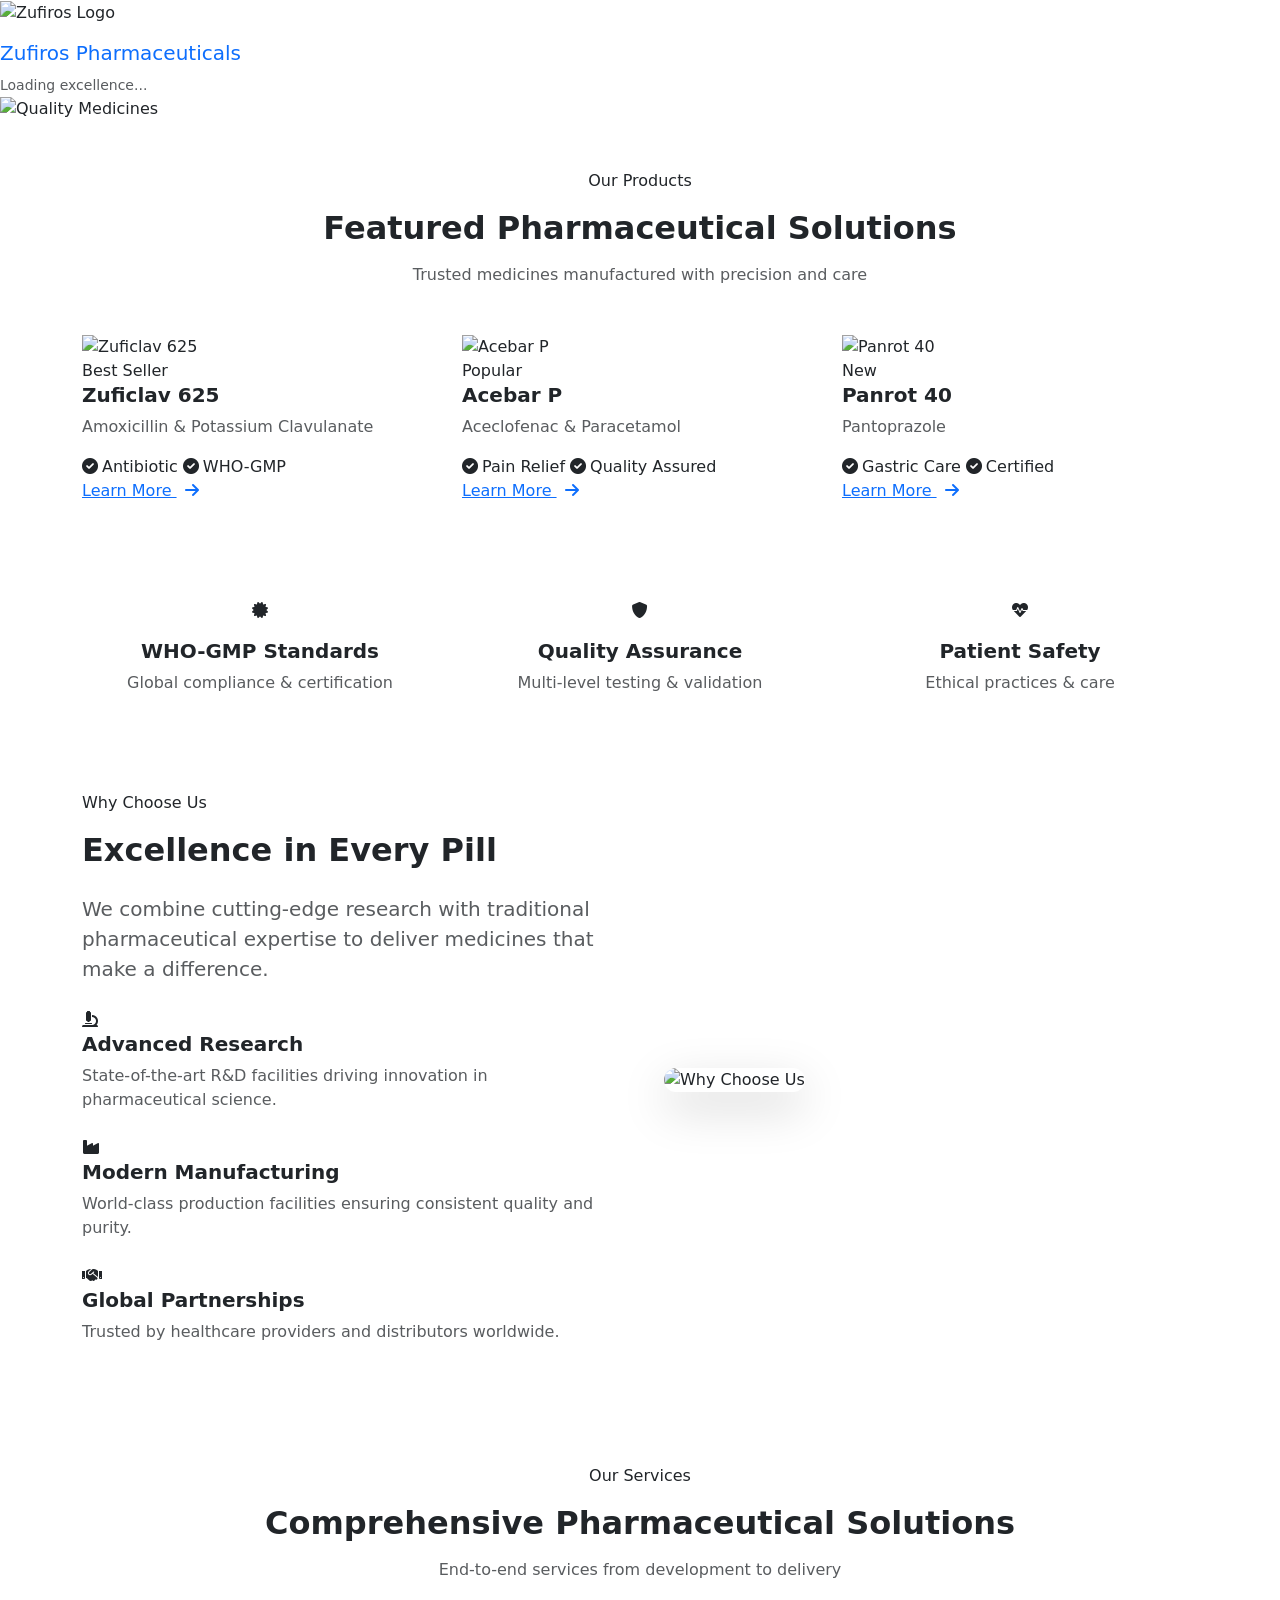
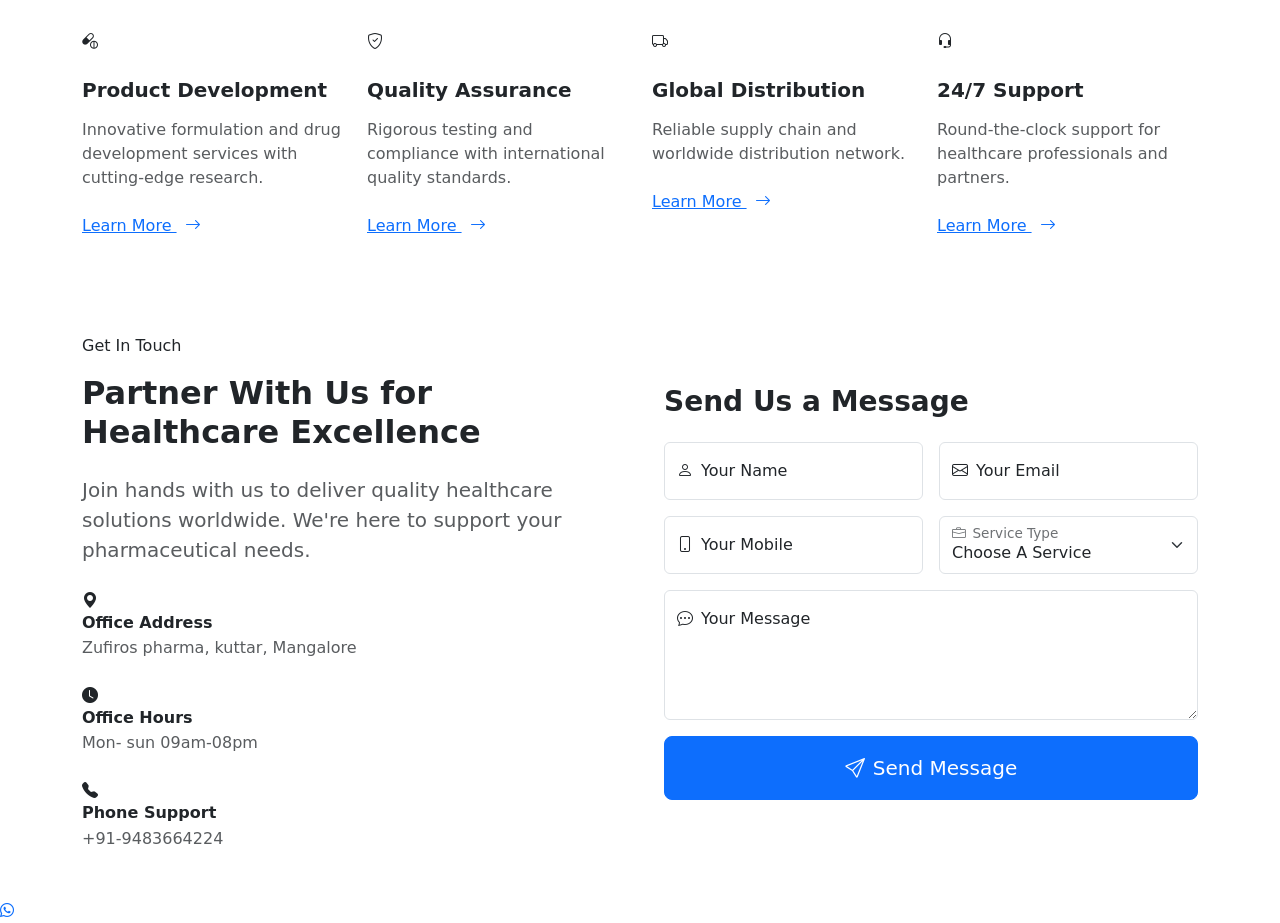
==== index.html @ c7230f8d "Add files via upload" ====
<!DOCTYPE html>
<html lang="en">

<head>
  <meta charset="UTF-8">
  <title>Zufiros Pharmaceuticals | Quality Medicines</title>
  <meta name="viewport" content="width=device-width, initial-scale=1">
  <meta name="description"
    content="Zufiros Pharmaceuticals - Your trusted partner for high-quality, affordable medicines. Featuring Zuficlav 625, Acebar-P, and Panrot 40. Committed to global health standards.">
  <meta name="keywords"
    content="pharmaceuticals, medicines, healthcare, quality, innovation, Zuficlav, Acebar-P, Panrot 40, buy medicines, pharma company india">

  <link rel="canonical" href="https://zufiros.com/">
  <meta property="og:title" content="Zufiros Pharmaceuticals | Quality Medicines">
  <meta property="og:description"
    content="Zufiros Pharmaceuticals - Your trusted partner for high-quality, affordable medicines. Featuring Zuficlav 625, Acebar-P, and Panrot 40. Committed to global health standards.">
  <meta property="og:image" content="https://zufiros.com/images/IM5.png">
  <meta property="og:url" content="https://zufiros.com/">
  <meta property="og:type" content="website">

  <script type="application/ld+json">
  {
    "@context": "https://schema.org",
    "@type": "MedicalOrganization",
    "name": "Zufiros Pharmaceuticals",
    "url": "https://zufiros.com/",
    "logo": "https://zufiros.com/images/img1.jpg",
    "contactPoint": {
      "@type": "ContactPoint",
      "telephone": "+91-9483664224",
      "contactType": "customer service",
      "areaServed": "IN",
      "availableLanguage": "en"
    }
  }
  </script>

  <link href="https://fonts.googleapis.com/css2?family=Inter:wght@400;500;600;700&display=swap" rel="stylesheet">
  <link rel="stylesheet" href="https://cdnjs.cloudflare.com/ajax/libs/font-awesome/6.0.0/css/all.min.css">
  <link rel="stylesheet" href="https://cdn.jsdelivr.net/npm/bootstrap-icons@1.10.4/font/bootstrap-icons.css">
  <link href="https://cdn.jsdelivr.net/npm/bootstrap@5.3.2/dist/css/bootstrap.min.css" rel="stylesheet">
  <link rel="stylesheet" href="css/style.css">
  <link rel="icon" href="images/img1.jpg" type="image/x-icon">
</head>

<body>

  <!-- Loading Spinner -->
  <div id="loading-spinner" class="loading-overlay">
    <div class="spinner-container">
      <img src="images/img1.jpg" alt="Zufiros Logo" class="spinner-logo">

      <div class="mt-3">
        <h5 class="text-primary">Zufiros Pharmaceuticals</h5>
        <small class="text-muted">Loading excellence...</small>
      </div>
    </div>
  </div>

  <div id="header-placeholder"></div>

  <!-- HERO CAROUSEL -->
  <div id="heroCarousel" class="carousel slide carousel-fade" data-bs-ride="carousel" data-bs-interval="5000">
    <div class="carousel-indicators">
      <button type="button" data-bs-target="#heroCarousel" data-bs-slide-to="0" class="active" aria-current="true"
        aria-label="Slide 1"></button>
      <button type="button" data-bs-target="#heroCarousel" data-bs-slide-to="1" aria-label="Slide 2"></button>
      <button type="button" data-bs-target="#heroCarousel" data-bs-slide-to="2" aria-label="Slide 3"></button>
    </div>
    <div class="carousel-inner">
      <div class="carousel-item active">
        <img src="images/IM5.png" class="d-block w-100 carousel-image" alt="Quality Medicines">
      </div>
      <div class="carousel-item">
        <img src="images/img22.jpeg" class="d-block w-100 carousel-image" alt="Healthcare Excellence">
      </div>
      <div class="carousel-item">
        <img src="images/imgpanrot.jpeg" class="d-block w-100 carousel-image" alt="Patient Care">
      </div>
      <div class="carousel-item">
        <img src="images/img11.jpeg" class="d-block w-100 carousel-image" alt="Patient Care">
      </div>
    </div>
    <button class="carousel-control-prev" type="button" data-bs-target="#heroCarousel" data-bs-slide="prev">
      <span class="carousel-control-prev-icon" aria-hidden="true"></span>
      <span class="visually-hidden">Previous</span>
    </button>
    <button class="carousel-control-next" type="button" data-bs-target="#heroCarousel" data-bs-slide="next">
      <span class="carousel-control-next-icon" aria-hidden="true"></span>
      <span class="visually-hidden">Next</span>
    </button>
  </div>

  <!-- PRODUCTS -->
  <section id="products" class="products-section py-5">
    <div class="container">
      <div class="section-header text-center mb-5">
        <span class="section-badge">Our Products</span>
        <h2 class="section-title fw-bold mt-3 mb-3">Featured Pharmaceutical Solutions</h2>
        <p class="section-subtitle text-muted">Trusted medicines manufactured with precision and care</p>
      </div>

      <div class="row g-4">
        <div class="col-lg-4 col-md-6">
          <div class="product-card-modern h-100">
            <div class="product-image-wrapper">
              <img src="images/img22.jpeg" class="product-image" alt="Zuficlav 625">
              <div class="product-overlay">
                <span class="product-badge">Best Seller</span>
              </div>
            </div>
            <div class="product-content">
              <h5 class="product-title fw-bold">Zuficlav 625</h5>
              <p class="product-subtitle text-muted">Amoxicillin & Potassium Clavulanate</p>
              <div class="product-features">
                <span class="feature-tag"><i class="fas fa-check-circle me-1"></i>Antibiotic</span>
                <span class="feature-tag"><i class="fas fa-check-circle me-1"></i>WHO-GMP</span>
              </div>
              <a href="about.html#zuficlav" class="product-btn">Learn More <i class="fas fa-arrow-right ms-2"></i></a>
            </div>
          </div>
        </div>

        <div class="col-lg-4 col-md-6">
          <div class="product-card-modern h-100">
            <div class="product-image-wrapper">
              <img src="images/img11.jpeg" class="product-image" alt="Acebar P">
              <div class="product-overlay">
                <span class="product-badge">Popular</span>
              </div>
            </div>
            <div class="product-content">
              <h5 class="product-title fw-bold">Acebar P</h5>
              <p class="product-subtitle text-muted">Aceclofenac & Paracetamol</p>
              <div class="product-features">
                <span class="feature-tag"><i class="fas fa-check-circle me-1"></i>Pain Relief</span>
                <span class="feature-tag"><i class="fas fa-check-circle me-1"></i>Quality Assured</span>
              </div>
              <a href="about.html#acebar" class="product-btn">Learn More <i class="fas fa-arrow-right ms-2"></i></a>
            </div>
          </div>
        </div>

        <div class="col-lg-4 col-md-6">
          <div class="product-card-modern h-100">
            <div class="product-image-wrapper">
              <img src="images/imgpanrot.jpeg" class="product-image" alt="Panrot 40">
              <div class="product-overlay">
                <span class="product-badge">New</span>
              </div>
            </div>
            <div class="product-content">
              <h5 class="product-title fw-bold">Panrot 40</h5>
              <p class="product-subtitle text-muted">Pantoprazole</p>
              <div class="product-features">
                <span class="feature-tag"><i class="fas fa-check-circle me-1"></i>Gastric Care</span>
                <span class="feature-tag"><i class="fas fa-check-circle me-1"></i>Certified</span>
              </div>
              <a href="about.html#panrot" class="product-btn">Learn More <i class="fas fa-arrow-right ms-2"></i></a>
            </div>
          </div>
        </div>
      </div>
    </div>
  </section>

  <!-- TRUST STRIP -->
  <section id="trust" class="trust-strip py-5">
    <div class="container">
      <div class="row text-center g-4">
        <div class="col-md-4 col-sm-6">
          <div class="trust-item">
            <div class="trust-icon-wrapper">
              <i class="fas fa-certificate trust-icon"></i>
            </div>
            <h5 class="fw-bold mt-3 mb-2">WHO-GMP Standards</h5>
            <p class="text-muted mb-0">Global compliance & certification</p>
          </div>
        </div>
        <div class="col-md-4 col-sm-6">
          <div class="trust-item">
            <div class="trust-icon-wrapper">
              <i class="fas fa-shield-alt trust-icon"></i>
            </div>
            <h5 class="fw-bold mt-3 mb-2">Quality Assurance</h5>
            <p class="text-muted mb-0">Multi-level testing & validation</p>
          </div>
        </div>
        <div class="col-md-4 col-sm-6">
          <div class="trust-item">
            <div class="trust-icon-wrapper">
              <i class="fas fa-heartbeat trust-icon"></i>
            </div>
            <h5 class="fw-bold mt-3 mb-2">Patient Safety</h5>
            <p class="text-muted mb-0">Ethical practices & care</p>
          </div>
        </div>
      </div>
    </div>
  </section>




  <!-- WHY CHOOSE US -->
  <section class="why-choose-section py-5">
    <div class="container">
      <div class="row g-5 align-items-center">
        <div class="col-lg-6">
          <span class="section-badge">Why Choose Us</span>
          <h2 class="section-title fw-bold mt-3 mb-4">Excellence in Every Pill</h2>
          <p class="lead text-muted mb-4">We combine cutting-edge research with traditional pharmaceutical expertise to
            deliver medicines that make a difference.</p>

          <div class="feature-list">
            <div class="feature-item mb-4">
              <div class="feature-icon">
                <i class="fas fa-microscope"></i>
              </div>
              <div class="feature-content">
                <h5 class="fw-bold mb-2">Advanced Research</h5>
                <p class="text-muted mb-0">State-of-the-art R&D facilities driving innovation in pharmaceutical science.
                </p>
              </div>
            </div>

            <div class="feature-item mb-4">
              <div class="feature-icon">
                <i class="fas fa-industry"></i>
              </div>
              <div class="feature-content">
                <h5 class="fw-bold mb-2">Modern Manufacturing</h5>
                <p class="text-muted mb-0">World-class production facilities ensuring consistent quality and purity.</p>
              </div>
            </div>

            <div class="feature-item mb-4">
              <div class="feature-icon">
                <i class="fas fa-handshake"></i>
              </div>
              <div class="feature-content">
                <h5 class="fw-bold mb-2">Global Partnerships</h5>
                <p class="text-muted mb-0">Trusted by healthcare providers and distributors worldwide.</p>
              </div>
            </div>
          </div>
        </div>

        <div class="col-lg-6">
          <div class="why-choose-image">
            <img src="images/img4.jpeg" alt="Why Choose Us" class="img-fluid rounded-4 shadow-lg">

          </div>
        </div>
      </div>
    </div>
  </section>

  <!-- SERVICES -->
  <section id="services" class="services-section py-5">
    <div class="container">
      <div class="section-header text-center mb-5">
        <span class="section-badge">Our Services</span>
        <h2 class="section-title fw-bold mt-3 mb-3">Comprehensive Pharmaceutical Solutions</h2>
        <p class="section-subtitle text-muted">End-to-end services from development to delivery</p>
      </div>
      <div class="row g-4">
        <div class="col-lg-3 col-md-6">
          <div class="service-card-modern">
            <div class="service-icon-wrapper">
              <i class="bi bi-capsule-pill"></i>
            </div>
            <h5 class="service-title fw-bold mt-4 mb-3">Product Development</h5>
            <p class="service-description text-muted mb-4">Innovative formulation and drug development services with
              cutting-edge research.</p>
            <a class="service-link" href="about.html">Learn More <i class="bi bi-arrow-right ms-2"></i></a>
          </div>
        </div>
        <div class="col-lg-3 col-md-6">
          <div class="service-card-modern">
            <div class="service-icon-wrapper">
              <i class="bi bi-shield-check"></i>
            </div>
            <h5 class="service-title fw-bold mt-4 mb-3">Quality Assurance</h5>
            <p class="service-description text-muted mb-4">Rigorous testing and compliance with international quality
              standards.</p>
            <a class="service-link" href="about.html">Learn More <i class="bi bi-arrow-right ms-2"></i></a>
          </div>
        </div>
        <div class="col-lg-3 col-md-6">
          <div class="service-card-modern">
            <div class="service-icon-wrapper">
              <i class="bi bi-truck"></i>
            </div>
            <h5 class="service-title fw-bold mt-4 mb-3">Global Distribution</h5>
            <p class="service-description text-muted mb-4">Reliable supply chain and worldwide distribution network.</p>
            <a class="service-link" href="contact.html">Learn More <i class="bi bi-arrow-right ms-2"></i></a>
          </div>
        </div>
        <div class="col-lg-3 col-md-6">
          <div class="service-card-modern">
            <div class="service-icon-wrapper">
              <i class="bi bi-headset"></i>
            </div>
            <h5 class="service-title fw-bold mt-4 mb-3">24/7 Support</h5>
            <p class="service-description text-muted mb-4">Round-the-clock support for healthcare professionals and
              partners.</p>
            <a class="service-link" href="contact.html">Learn More <i class="bi bi-arrow-right ms-2"></i></a>
          </div>
        </div>
      </div>
    </div>
  </section>

  <!-- CONTACT SECTION -->
  <section class="contact-section py-5">
    <div class="container">
      <div class="row g-5 align-items-center">
        <div class="col-lg-6">
          <span class="section-badge">Get In Touch</span>
          <h2 class="section-title fw-bold mt-3 mb-4">Partner With Us for Healthcare Excellence</h2>
          <p class="lead text-muted mb-4">Join hands with us to deliver quality healthcare solutions worldwide. We're
            here to support your pharmaceutical needs.</p>

          <div class="contact-info-list">
            <div class="contact-info-item mb-4">
              <div class="contact-icon-wrapper">
                <i class="bi bi-geo-alt-fill"></i>
              </div>
              <div class="contact-info-content">
                <h6 class="fw-bold mb-1">Office Address</h6>
                <p class="text-muted mb-0">Zufiros pharma, kuttar, Mangalore</p>
              </div>
            </div>

            <div class="contact-info-item mb-4">
              <div class="contact-icon-wrapper">
                <i class="bi bi-clock-fill"></i>
              </div>
              <div class="contact-info-content">
                <h6 class="fw-bold mb-1">Office Hours</h6>
                <p class="text-muted mb-0">Mon- sun 09am-08pm</p>
              </div>
            </div>

            <div class="contact-info-item">
              <div class="contact-icon-wrapper">
                <i class="bi bi-telephone-fill"></i>
              </div>
              <div class="contact-info-content">
                <h6 class="fw-bold mb-1">Phone Support</h6>
                <p class="text-muted mb-0">+91-9483664224</p>
              </div>
            </div>
          </div>
        </div>

        <div class="col-lg-6">
          <div class="contact-form-wrapper">
            <h3 class="fw-bold mb-4">Send Us a Message</h3>
            <form id="contactFormMain" class="contact-form">
              <div class="row g-3">
                <div class="col-md-6">
                  <div class="form-floating">
                    <input type="text" class="form-control" id="name" placeholder="Your Name" required>
                    <label for="name"><i class="bi bi-person me-2"></i>Your Name</label>
                  </div>
                </div>
                <div class="col-md-6">
                  <div class="form-floating">
                    <input type="email" class="form-control" id="mail" placeholder="Your Email" required>
                    <label for="mail"><i class="bi bi-envelope me-2"></i>Your Email</label>
                  </div>
                </div>
                <div class="col-md-6">
                  <div class="form-floating">
                    <input type="tel" class="form-control" id="mobile" placeholder="Your Mobile" required>
                    <label for="mobile"><i class="bi bi-phone me-2"></i>Your Mobile</label>
                  </div>
                </div>
                <div class="col-md-6">
                  <div class="form-floating">
                    <select class="form-select" id="service" required>
                      <option value="">Choose A Service</option>
                      <option>Product Inquiry</option>
                      <option>Partnership</option>
                      <option>Support</option>
                      <option>Other</option>
                    </select>
                    <label for="service"><i class="bi bi-briefcase me-2"></i>Service Type</label>
                  </div>
                </div>
                <div class="col-12">
                  <div class="form-floating">
                    <textarea class="form-control" placeholder="Leave a message here" id="message" style="height: 130px"
                      required></textarea>
                    <label for="message"><i class="bi bi-chat-dots me-2"></i>Your Message</label>
                  </div>
                </div>
                <div class="col-12">
                  <button class="btn btn-primary btn-lg w-100 py-3" type="submit">
                    <i class="bi bi-send me-2"></i>Send Message
                  </button>
                </div>
              </div>
            </form>
          </div>
        </div>
      </div>
    </div>
  </section>

  <div id='footer-placeholder'></div>

  <!-- Floating WhatsApp Button -->
  <a href="https://wa.me/919483664224?text=Hello%20Zufiros%20Pharmaceuticals" target="_blank" class="whatsapp-float">
    <i class="fab fa-whatsapp"></i>
  </a>

  <script src='https://cdn.jsdelivr.net/npm/bootstrap@5.3.2/dist/js/bootstrap.bundle.min.js'></script>
  <script src='js/script.js'></script>
</body>

</html>
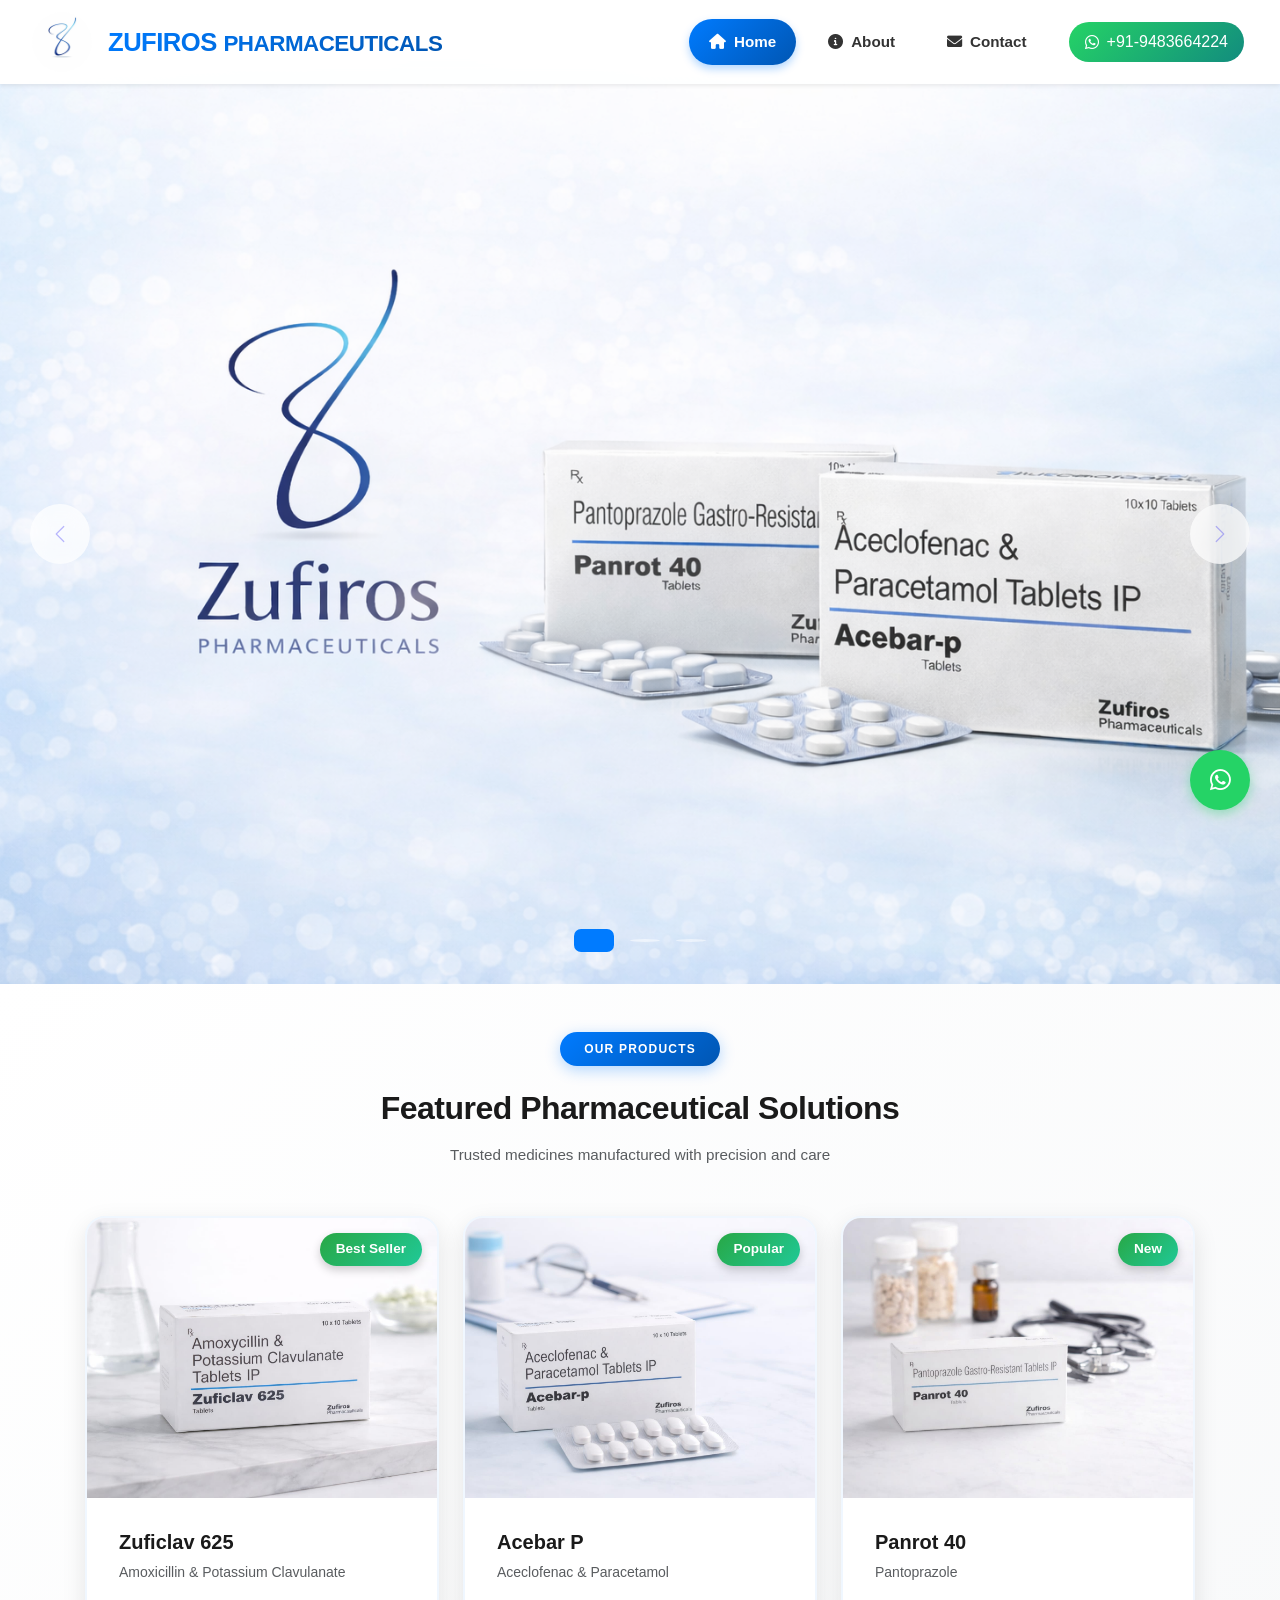
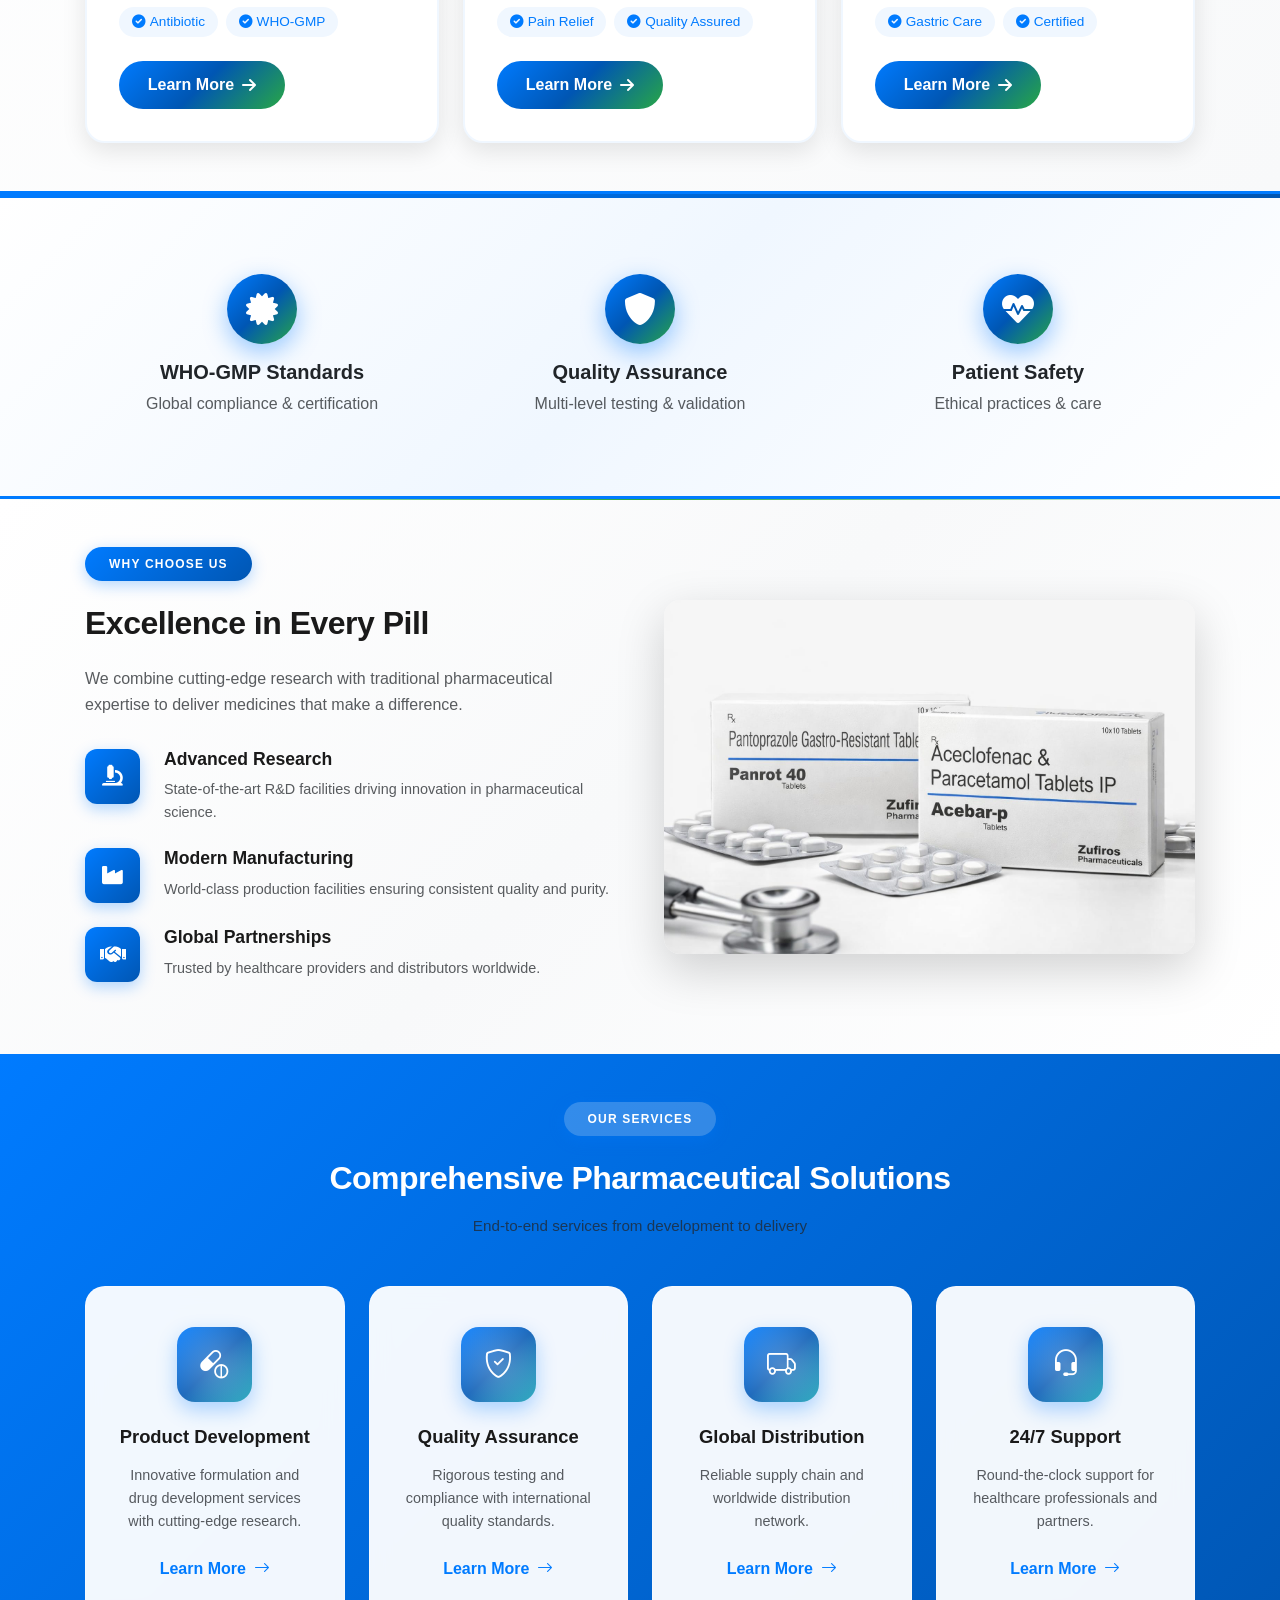
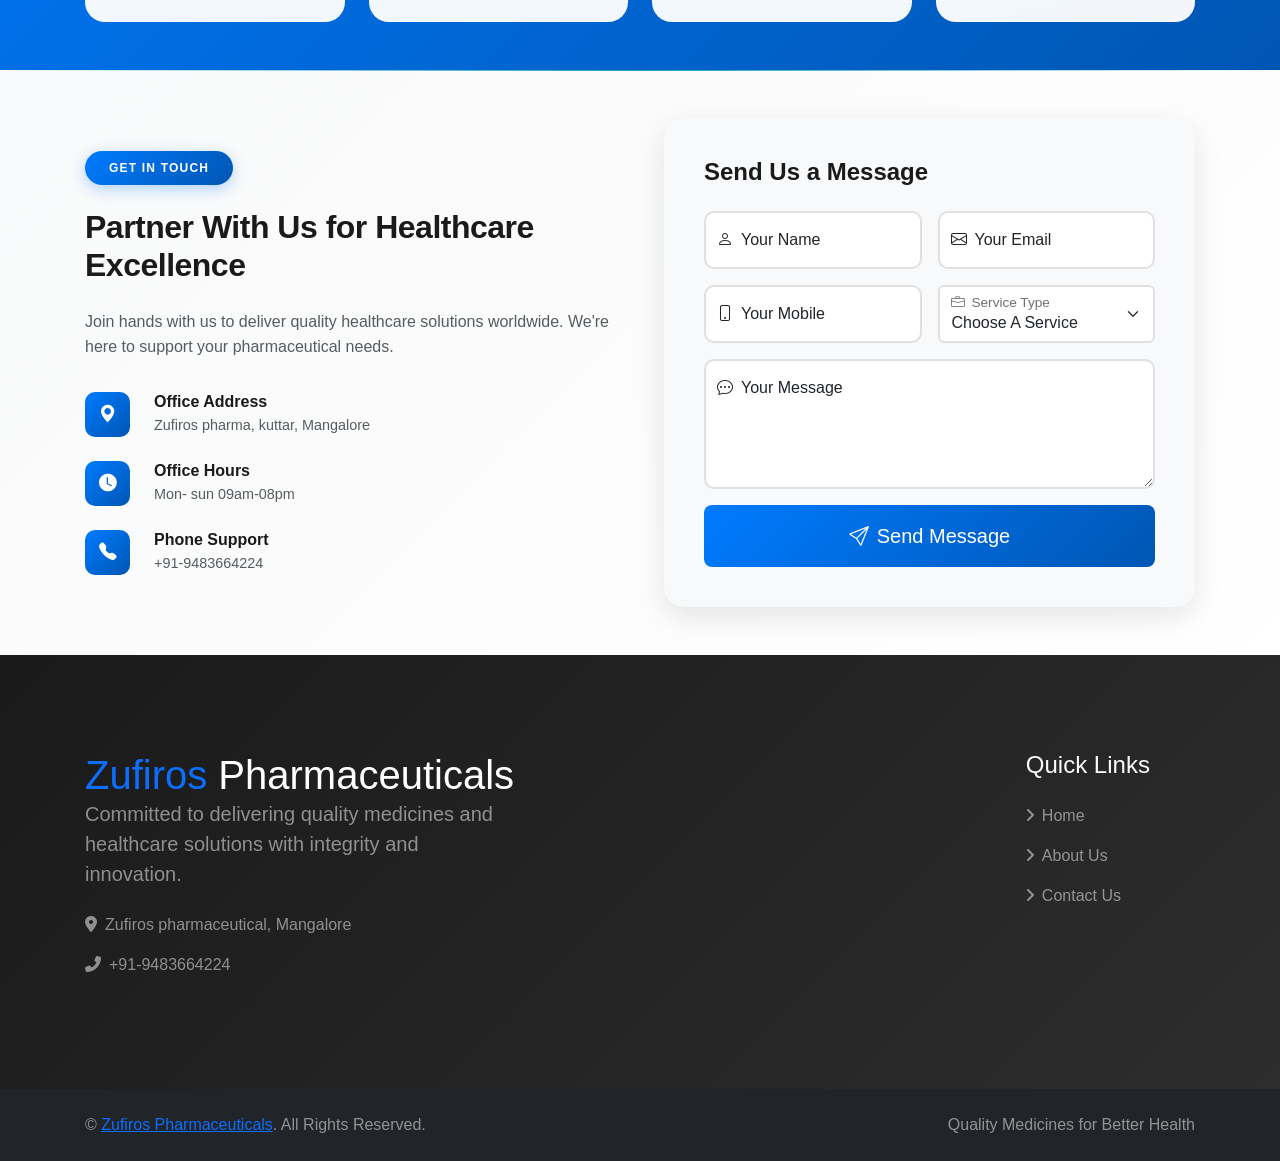
==== commit 6d164e09: "Add files via upload" ====
--- a/index.html
+++ b/index.html
@@ -3,35 +3,39 @@
 
 <head>
   <meta charset="UTF-8">
-  <title>Zufiros Pharmaceuticals | Quality Medicines</title>
+  <title>Zufiros Pharmaceuticals | Quality Medicines & Healthcare Solutions India</title>
   <meta name="viewport" content="width=device-width, initial-scale=1">
   <meta name="description"
-    content="Zufiros Pharmaceuticals - Your trusted partner for high-quality, affordable medicines. Featuring Zuficlav 625, Acebar-P, and Panrot 40. Committed to global health standards.">
+    content="Zufiros Pharmaceuticals is a trusted healthcare company in India providing high-quality medicines and pharmaceutical products globally.">
   <meta name="keywords"
-    content="pharmaceuticals, medicines, healthcare, quality, innovation, Zuficlav, Acebar-P, Panrot 40, buy medicines, pharma company india">
-
-  <link rel="canonical" href="https://zufiros.com/">
-  <meta property="og:title" content="Zufiros Pharmaceuticals | Quality Medicines">
+    content="Zufiros Pharmaceuticals, pharmaceutical company India, quality medicines, healthcare products, pharma supply India">
+  <meta name="robots" content="index, follow">
+
+  <link rel="canonical" href="https://www.zufiros.com/">
+  <meta property="og:title" content="Zufiros Pharmaceuticals | Quality Medicines India">
   <meta property="og:description"
-    content="Zufiros Pharmaceuticals - Your trusted partner for high-quality, affordable medicines. Featuring Zuficlav 625, Acebar-P, and Panrot 40. Committed to global health standards.">
-  <meta property="og:image" content="https://zufiros.com/images/IM5.png">
-  <meta property="og:url" content="https://zufiros.com/">
+    content="Zufiros Pharmaceuticals is a trusted healthcare company in India providing high-quality medicines and pharmaceutical products globally.">
+  <meta property="og:image" content="https://www.zufiros.com/images/img4.jpeg">
+  <meta property="og:url" content="https://www.zufiros.com/">
   <meta property="og:type" content="website">
 
   <script type="application/ld+json">
   {
-    "@context": "https://schema.org",
-    "@type": "MedicalOrganization",
-    "name": "Zufiros Pharmaceuticals",
-    "url": "https://zufiros.com/",
-    "logo": "https://zufiros.com/images/img1.jpg",
-    "contactPoint": {
-      "@type": "ContactPoint",
-      "telephone": "+91-9483664224",
-      "contactType": "customer service",
-      "areaServed": "IN",
-      "availableLanguage": "en"
-    }
+   "@context": "https://schema.org",
+   "@type": "Organization",
+   "name": "Zufiros Pharmaceuticals",
+   "url": "https://www.zufiros.com",
+   "logo": "https://www.zufiros.com/images/img1.jpg",
+   "description": "Zufiros Pharmaceuticals is a pharmaceutical company in India providing high-quality healthcare and medical products.",
+   "contactPoint": {
+     "@type": "ContactPoint",
+     "telephone": "+91-9483664224",
+     "contactType": "customer service"
+   },
+   "address": {
+     "@type": "PostalAddress",
+     "addressCountry": "India"
+   }
   }
   </script>
 
--- a/css/style.css
+++ b/css/style.css
@@ -0,0 +1,1710 @@
+@import url('https://fonts.googleapis.com/css2?family=Playfair+Display:wght@700&display=swap');
+
+html {
+  margin: 0;
+  padding: 0;
+  scroll-behavior: smooth;
+}
+
+body {
+  margin: 0;
+  padding: 0;
+  font-family: 'Inter', sans-serif;
+  background: #f8f9fa;
+  position: relative;
+}
+
+/* Lead text styling */
+.lead {
+  font-size: 1rem !important;
+  font-weight: 400;
+  line-height: 1.6;
+}
+
+@media (max-width: 768px) {
+  .lead {
+    font-size: 0.95rem !important;
+  }
+}
+
+/* Medical Background Pattern */
+body::before {
+  content: '';
+  position: fixed;
+  top: 0;
+  left: 0;
+  width: 100%;
+  height: 100%;
+  background-image:
+    radial-gradient(circle at 20% 50%, rgba(0, 123, 255, 0.03) 0%, transparent 50%),
+    radial-gradient(circle at 80% 80%, rgba(40, 167, 69, 0.03) 0%, transparent 50%),
+    radial-gradient(circle at 40% 20%, rgba(23, 162, 184, 0.03) 0%, transparent 50%),
+    repeating-linear-gradient(45deg,
+      transparent,
+      transparent 2px,
+      rgba(0, 123, 255, 0.01) 2px,
+      rgba(0, 123, 255, 0.01) 4px);
+  z-index: -1;
+  pointer-events: none;
+}
+
+/* Medical Icons Background */
+body::after {
+  content: '';
+  position: fixed;
+  top: 0;
+  left: 0;
+  width: 100%;
+  height: 100%;
+  background-image:
+    url("data:image/svg+xml,%3Csvg width='100' height='100' xmlns='http://www.w3.org/2000/svg'%3E%3Cpath d='M50 20 L60 30 L70 20 L70 30 L80 30 L80 40 L70 40 L70 50 L60 50 L50 40 L40 50 L30 50 L30 40 L20 40 L20 30 L30 30 L30 20 Z' fill='%23007bff' fill-opacity='0.02'/%3E%3C/svg%3E");
+  opacity: 0.3;
+  z-index: -1;
+  pointer-events: none;
+}
+
+#header-placeholder {
+  margin: 0;
+  padding: 0;
+}
+
+#header-placeholder .navbar {
+  margin: 0;
+}
+
+/* Loading Spinner */
+.loading-overlay {
+  position: fixed;
+  top: 0;
+  left: 0;
+  width: 100%;
+  height: 100%;
+  background: rgba(255, 255, 255, 0.95);
+  backdrop-filter: blur(5px);
+  display: flex;
+  align-items: center;
+  justify-content: center;
+  z-index: 9999;
+  transition: opacity 0.5s ease, visibility 0.5s ease;
+}
+
+.loading-overlay.hide {
+  opacity: 0;
+  visibility: hidden;
+}
+
+.spinner-container {
+  text-align: center;
+  animation: fadeIn 0.5s ease;
+}
+
+.spinner-border {
+  width: 3rem;
+  height: 3rem;
+}
+
+@keyframes fadeIn {
+  from {
+    opacity: 0;
+    transform: translateY(20px);
+  }
+
+  to {
+    opacity: 1;
+    transform: translateY(0);
+  }
+}
+
+
+.navbar {
+  min-height: 75px;
+  box-shadow: 0 2px 10px rgba(0, 0, 0, 0.1);
+  backdrop-filter: blur(10px);
+  background: rgba(255, 255, 255, 0.95) !important;
+  padding: 0.75rem 1rem;
+  top: 0;
+  left: 0;
+  right: 0;
+  position: sticky;
+  z-index: 1030;
+  margin: 0;
+}
+
+.navbar .container-fluid {
+  padding-left: 1rem;
+  padding-right: 1rem;
+}
+
+@media (max-width: 991.98px) {
+  .navbar {
+    min-height: 60px;
+    padding: 0.5rem 1rem;
+  }
+}
+
+.brand-title {
+  font-family: 'Playfair Display', serif;
+  /* Custom Roman Serif look */
+  font-size: 1.8rem;
+  letter-spacing: 0.5px;
+}
+
+.brand-subtitle {
+  font-family: 'Inter', sans-serif;
+  letter-spacing: 2px !important;
+  /* Spaced out clean sans-serif */
+  font-size: 0.75rem;
+  /* Smaller size as requested */
+}
+
+.navbar-brand {
+  transition: transform 0.3s ease;
+  padding: 0;
+  margin: 0;
+}
+
+.navbar-brand:hover {
+  transform: scale(1.02);
+}
+
+.navbar-brand img {
+  transition: transform 0.3s ease;
+}
+
+.navbar-brand:hover img {
+  transform: rotate(5deg);
+}
+
+.navbar-brand img {
+  height: 60px !important;
+  width: 60px !important;
+  object-fit: cover;
+}
+
+.brand-title {
+  font-size: 1.6rem;
+  line-height: 1.2;
+  margin-bottom: 0.1rem;
+  font-weight: 700;
+  letter-spacing: -0.5px;
+  font-family: 'Inter', -apple-system, BlinkMacSystemFont, 'Segoe UI', sans-serif;
+  background: linear-gradient(135deg, #007bff, #0056b3);
+  -webkit-background-clip: text;
+  -webkit-text-fill-color: transparent;
+  background-clip: text;
+}
+
+.brand-subtitle {
+  font-size: 0.75rem;
+  letter-spacing: 1px;
+  font-weight: 500;
+  text-transform: uppercase;
+  color: #6c757d;
+}
+
+@media (max-width: 991.98px) {
+  .navbar-brand img {
+    height: 50px !important;
+    width: 50px !important;
+  }
+
+  .brand-title {
+    font-size: 1.35rem;
+  }
+
+  .brand-subtitle {
+    font-size: 0.7rem;
+  }
+}
+
+@media (max-width: 575.98px) {
+  .navbar-brand {
+    flex-direction: column;
+    text-align: center;
+  }
+
+  .navbar-brand img {
+    height: 45px !important;
+    width: 45px !important;
+    margin-bottom: 0.5rem;
+    margin-right: 0 !important;
+  }
+
+  .brand-title {
+    font-size: 1.2rem;
+  }
+
+  .brand-subtitle {
+    font-size: 0.65rem;
+  }
+}
+
+.navbar-nav .nav-item {
+  margin: 0 0.25rem;
+}
+
+.navbar-nav .nav-link {
+  color: #333 !important;
+  transition: all 0.3s ease;
+  position: relative;
+  font-size: 0.95rem;
+  padding: 0.75rem 1.25rem !important;
+  margin: 0.25rem 0.125rem !important;
+  border-radius: 25px !important;
+}
+
+.navbar-nav .nav-link:hover {
+  background: linear-gradient(135deg, #007bff, #0056b3);
+  color: white !important;
+  transform: translateY(-2px);
+  box-shadow: 0 4px 8px rgba(0, 123, 255, 0.3);
+}
+
+.navbar-nav .nav-link.active {
+  background: linear-gradient(135deg, #007bff, #0056b3);
+  color: white !important;
+  box-shadow: 0 4px 8px rgba(0, 123, 255, 0.3);
+}
+
+@media (max-width: 991.98px) {
+  .navbar-nav .nav-link {
+    padding: 0.5rem 1rem !important;
+    margin: 0.25rem 0 !important;
+    text-align: center;
+    font-size: 0.9rem;
+  }
+
+  .navbar-nav .nav-item {
+    margin: 0;
+  }
+
+  .navbar-collapse {
+    margin-top: 1rem;
+    padding: 1rem 0;
+    border-top: 1px solid #eee;
+  }
+}
+
+@media (max-width: 575.98px) {
+  .navbar-nav .nav-link {
+    padding: 0.75rem 1rem !important;
+    font-size: 0.85rem;
+  }
+
+  .navbar-toggler {
+    padding: 0.375rem 0.5rem;
+  }
+}
+
+/* Hero Carousel Styles */
+#heroCarousel {
+  margin-top: 0;
+  position: relative;
+  overflow: hidden;
+  box-shadow: 0 10px 40px rgba(0, 0, 0, 0.1);
+}
+
+.carousel-inner {
+  border-radius: 0;
+}
+
+.carousel-image {
+  width: 100%;
+  height: 100vh;
+  /* Fallback */
+  height: 100svh;
+  /* Modern mobile browsers: avoids jumpiness from address bar */
+  object-fit: cover;
+  object-position: center;
+  background: #000;
+  transition: filter 0.3s ease;
+}
+
+/* Mobile/Tablet: Use contain to show FULL image within the full screen area */
+/* Mobile/Tablet: Auto height to show full image naturally */
+@media (max-width: 991.98px) {
+  .carousel-image {
+    height: auto !important;
+    min-height: 250px;
+    object-fit: cover;
+    /* Ensure it fills width */
+  }
+
+  /* Adjust carousel height to content */
+  #heroCarousel,
+  .carousel-inner,
+  .carousel-item {
+    height: auto !important;
+    min-height: 250px;
+  }
+}
+
+/* Ensure faces/content remain visible on portrait mobile screens */
+@media (max-width: 576px) {
+  .carousel-image {
+    object-position: center;
+  }
+}
+
+/* Remove explicit height constraint media queries for carousel images as 100vh applies generally */
+
+.carousel-item {
+  position: relative;
+}
+
+@media (max-width: 768px) {
+  .carousel-caption h1 {
+    font-size: 2rem !important;
+  }
+
+  .carousel-caption p {
+    font-size: 1rem !important;
+  }
+}
+
+@media (max-width: 576px) {
+  .carousel-caption h1 {
+    font-size: 1.5rem !important;
+  }
+
+  .carousel-caption p {
+    font-size: 0.9rem !important;
+  }
+
+  .carousel-caption .btn {
+    padding: 0.5rem 1.5rem;
+    font-size: 0.9rem;
+  }
+}
+
+.carousel-control-prev,
+.carousel-control-next {
+  width: 60px;
+  height: 60px;
+  top: 50%;
+  transform: translateY(-50%);
+  background: rgba(255, 255, 255, 0.9);
+  border-radius: 50%;
+  opacity: 0.8;
+  transition: all 0.3s ease;
+  backdrop-filter: blur(10px);
+}
+
+.carousel-control-prev {
+  left: 30px;
+}
+
+.carousel-control-next {
+  right: 30px;
+}
+
+.carousel-control-prev:hover,
+.carousel-control-next:hover {
+  opacity: 1;
+  background: rgba(255, 255, 255, 1);
+  transform: translateY(-50%) scale(1.1);
+}
+
+.carousel-control-prev-icon,
+.carousel-control-next-icon {
+  filter: invert(27%) sepia(51%) saturate(2878%) hue-rotate(200deg) brightness(104%) contrast(97%);
+  width: 20px;
+  height: 20px;
+}
+
+.carousel-indicators {
+  margin-bottom: 2rem;
+  gap: 10px;
+}
+
+.carousel-indicators button {
+  width: 14px;
+  height: 14px;
+  border-radius: 50%;
+  background-color: rgba(255, 255, 255, 0.6);
+  border: 2px solid rgba(255, 255, 255, 0.9);
+  transition: all 0.3s ease;
+}
+
+.carousel-indicators button:hover {
+  background-color: rgba(255, 255, 255, 0.8);
+  transform: scale(1.2);
+}
+
+.carousel-indicators button.active {
+  background-color: #007bff;
+  border-color: #007bff;
+  width: 40px;
+  border-radius: 7px;
+}
+
+.product-card {
+  border: none;
+  box-shadow: 0 10px 25px rgba(0, 0, 0, 0.08);
+  transition: transform 0.3s ease, box-shadow 0.3s ease;
+}
+
+.product-card:hover {
+  transform: translateY(-6px);
+  box-shadow: 0 20px 40px rgba(0, 0, 0, 0.15);
+}
+
+.navbar-brand {
+  font-size: 1.25rem;
+}
+
+/* Trust Strip Styles */
+.trust-strip {
+  background: linear-gradient(135deg, #ffffff 0%, #f0f7ff 50%, #ffffff 100%);
+  position: relative;
+  overflow: hidden;
+  padding: 4rem 0;
+  border-top: 3px solid #007bff;
+  border-bottom: 3px solid #007bff;
+}
+
+.trust-strip::before {
+  content: '';
+  position: absolute;
+  top: 0;
+  left: 0;
+  right: 0;
+  height: 4px;
+  background: linear-gradient(90deg, #007bff, #0056b3, #007bff);
+  background-size: 200% 100%;
+  animation: gradientShift 3s ease infinite;
+}
+
+@keyframes gradientShift {
+
+  0%,
+  100% {
+    background-position: 0% 50%;
+  }
+
+  50% {
+    background-position: 100% 50%;
+  }
+}
+
+.trust-item {
+  padding: 2rem 1rem;
+  transition: transform 0.3s ease;
+}
+
+.trust-item:hover {
+  transform: translateY(-5px);
+}
+
+.trust-icon-wrapper {
+  width: 70px;
+  height: 70px;
+  margin: 0 auto;
+  background: linear-gradient(135deg, #007bff 0%, #0056b3 50%, #28a745 100%);
+  border-radius: 50%;
+  display: flex;
+  align-items: center;
+  justify-content: center;
+  box-shadow: 0 8px 25px rgba(0, 123, 255, 0.4);
+  transition: all 0.3s ease;
+  position: relative;
+}
+
+.trust-icon {
+  font-size: 1.8rem;
+}
+
+.trust-icon-wrapper::before {
+  content: '';
+  position: absolute;
+  inset: -3px;
+  border-radius: 50%;
+  background: linear-gradient(135deg, #007bff, #28a745, #17a2b8);
+  z-index: -1;
+  opacity: 0;
+  transition: opacity 0.3s ease;
+}
+
+.trust-item:hover .trust-icon-wrapper::before {
+  opacity: 0.3;
+}
+
+.trust-item:hover .trust-icon-wrapper {
+  transform: scale(1.1) rotate(5deg);
+  box-shadow: 0 12px 30px rgba(0, 123, 255, 0.4);
+}
+
+.trust-icon {
+  font-size: 2rem;
+  color: white;
+}
+
+/* Statistics Section */
+.stats-section {
+  background: linear-gradient(135deg, #007bff 0%, #0056b3 100%);
+  color: white;
+  position: relative;
+  overflow: hidden;
+}
+
+.stats-section::before {
+  content: '';
+  position: absolute;
+  top: -50%;
+  right: -10%;
+  width: 500px;
+  height: 500px;
+  background: rgba(255, 255, 255, 0.1);
+  border-radius: 50%;
+  animation: float 6s ease-in-out infinite;
+}
+
+.stats-section::after {
+  content: '';
+  position: absolute;
+  bottom: -30%;
+  left: -5%;
+  width: 400px;
+  height: 400px;
+  background: rgba(255, 255, 255, 0.05);
+  border-radius: 50%;
+  animation: float 8s ease-in-out infinite reverse;
+}
+
+@keyframes float {
+
+  0%,
+  100% {
+    transform: translateY(0) rotate(0deg);
+  }
+
+  50% {
+    transform: translateY(-20px) rotate(180deg);
+  }
+}
+
+.stat-card {
+  padding: 2rem;
+  position: relative;
+  z-index: 1;
+  transition: transform 0.3s ease;
+}
+
+.stat-card:hover {
+  transform: translateY(-10px);
+}
+
+.stat-icon {
+  width: 70px;
+  height: 70px;
+  margin: 0 auto 1.5rem;
+  background: rgba(255, 255, 255, 0.25);
+  border-radius: 50%;
+  display: flex;
+  align-items: center;
+  justify-content: center;
+  font-size: 1.8rem;
+  backdrop-filter: blur(15px);
+  border: 2px solid rgba(255, 255, 255, 0.3);
+  box-shadow: 0 8px 20px rgba(0, 0, 0, 0.1);
+  transition: all 0.3s ease;
+}
+
+.stat-card:hover .stat-icon {
+  transform: scale(1.1) rotate(5deg);
+  background: rgba(255, 255, 255, 0.35);
+}
+
+.stat-number {
+  font-size: 2.8rem;
+  font-weight: 700;
+  margin-bottom: 0.5rem;
+  background: linear-gradient(135deg, #fff, #e0e0e0);
+  -webkit-background-clip: text;
+  -webkit-text-fill-color: transparent;
+  background-clip: text;
+}
+
+.stat-label {
+  font-size: 0.95rem;
+  opacity: 0.9;
+  font-weight: 500;
+}
+
+/* Products Section */
+.products-section {
+  background: linear-gradient(135deg, #ffffff 0%, #f8f9fa 100%);
+  position: relative;
+  padding: 5rem 0;
+}
+
+.products-section::before {
+  content: '';
+  position: absolute;
+  top: 0;
+  left: 0;
+  right: 0;
+  height: 1px;
+  background: transparent;
+}
+
+.section-header {
+  margin-bottom: 4rem;
+}
+
+.section-badge {
+  display: inline-block;
+  padding: 0.5rem 1.5rem;
+  background: linear-gradient(135deg, #007bff, #0056b3);
+  color: white;
+  border-radius: 50px;
+  font-size: 0.75rem;
+  font-weight: 600;
+  text-transform: uppercase;
+  letter-spacing: 1.2px;
+  box-shadow: 0 4px 15px rgba(0, 123, 255, 0.3);
+  position: relative;
+  overflow: hidden;
+}
+
+.section-badge::before {
+  content: '';
+  position: absolute;
+  top: 0;
+  left: -100%;
+  width: 100%;
+  height: 100%;
+  background: linear-gradient(90deg, transparent, rgba(255, 255, 255, 0.3), transparent);
+  transition: left 0.5s;
+}
+
+.section-badge:hover::before {
+  left: 100%;
+}
+
+.section-title {
+  font-size: 2rem;
+  color: #1a1a1a;
+  font-weight: 700;
+  letter-spacing: -0.5px;
+  line-height: 1.2;
+}
+
+.section-subtitle {
+  font-size: 0.95rem;
+  max-width: 600px;
+  margin: 0 auto;
+  line-height: 1.6;
+}
+
+.product-card-modern {
+  background: white;
+  border-radius: 20px;
+  overflow: hidden;
+  box-shadow: 0 8px 25px rgba(0, 0, 0, 0.1);
+  transition: all 0.4s cubic-bezier(0.175, 0.885, 0.32, 1.275);
+  border: 2px solid #f0f7ff;
+  position: relative;
+}
+
+.product-card-modern::before {
+  content: '';
+  position: absolute;
+  top: 0;
+  left: 0;
+  right: 0;
+  height: 4px;
+  background: linear-gradient(90deg, #007bff, #28a745, #17a2b8);
+  opacity: 0;
+  transition: opacity 0.3s ease;
+}
+
+.product-card-modern:hover::before {
+  opacity: 1;
+}
+
+.product-card-modern:hover {
+  transform: translateY(-15px);
+  box-shadow: 0 20px 40px rgba(0, 123, 255, 0.2);
+}
+
+.product-image-wrapper {
+  position: relative;
+  overflow: hidden;
+  height: 280px;
+}
+
+.product-image {
+  width: 100%;
+  height: 100%;
+  object-fit: cover;
+  transition: transform 0.5s ease;
+}
+
+.product-card-modern:hover .product-image {
+  transform: scale(1.1);
+}
+
+.product-overlay {
+  position: absolute;
+  top: 15px;
+  right: 15px;
+  z-index: 2;
+}
+
+.product-badge {
+  display: inline-block;
+  padding: 0.4rem 1rem;
+  background: linear-gradient(135deg, #28a745, #20c997);
+  color: white;
+  border-radius: 20px;
+  font-size: 0.85rem;
+  font-weight: 600;
+  box-shadow: 0 4px 10px rgba(0, 0, 0, 0.2);
+}
+
+.product-content {
+  padding: 2rem;
+}
+
+.product-title {
+  font-size: 1.25rem;
+  color: #1a1a1a;
+  margin-bottom: 0.5rem;
+  font-weight: 700;
+}
+
+.product-subtitle {
+  font-size: 0.875rem;
+  margin-bottom: 1.5rem;
+  line-height: 1.5;
+}
+
+.product-features {
+  display: flex;
+  flex-wrap: wrap;
+  gap: 0.5rem;
+  margin-bottom: 1.5rem;
+}
+
+.feature-tag {
+  display: inline-block;
+  padding: 0.3rem 0.8rem;
+  background: #f0f7ff;
+  color: #007bff;
+  border-radius: 15px;
+  font-size: 0.85rem;
+  font-weight: 500;
+}
+
+.product-btn {
+  display: inline-flex;
+  align-items: center;
+  padding: 0.75rem 1.8rem;
+  background: linear-gradient(135deg, #007bff 0%, #0056b3 50%, #28a745 100%);
+  color: white;
+  text-decoration: none;
+  border-radius: 25px;
+  font-weight: 600;
+  transition: all 0.3s ease;
+  border: none;
+  position: relative;
+  overflow: hidden;
+}
+
+.product-btn::before {
+  content: '';
+  position: absolute;
+  top: 0;
+  left: -100%;
+  width: 100%;
+  height: 100%;
+  background: linear-gradient(90deg, transparent, rgba(255, 255, 255, 0.3), transparent);
+  transition: left 0.5s;
+}
+
+.product-btn:hover::before {
+  left: 100%;
+}
+
+.product-btn:hover {
+  transform: translateX(5px);
+  box-shadow: 0 8px 20px rgba(0, 123, 255, 0.5);
+  color: white;
+}
+
+/* Why Choose Us Section */
+.why-choose-section {
+  background: linear-gradient(135deg, #ffffff 0%, #f8f9fa 50%, #ffffff 100%);
+  position: relative;
+  padding: 5rem 0;
+}
+
+.why-choose-section::before {
+  content: '';
+  position: absolute;
+  top: 0;
+  left: 0;
+  right: 0;
+  height: 1px;
+  background: linear-gradient(90deg, transparent, #28a745, transparent);
+}
+
+.feature-list {
+  margin-top: 2rem;
+}
+
+.feature-item {
+  display: flex;
+  gap: 1.5rem;
+  align-items: flex-start;
+}
+
+.feature-icon {
+  width: 55px;
+  height: 55px;
+  min-width: 55px;
+  background: linear-gradient(135deg, #007bff, #0056b3);
+  border-radius: 12px;
+  display: flex;
+  align-items: center;
+  justify-content: center;
+  color: white;
+  font-size: 1.3rem;
+  box-shadow: 0 5px 15px rgba(0, 123, 255, 0.3);
+}
+
+.feature-content h5 {
+  color: #1a1a1a;
+  font-size: 1.1rem;
+  font-weight: 700;
+}
+
+.feature-content p {
+  font-size: 0.9rem;
+  line-height: 1.6;
+}
+
+.why-choose-image {
+  position: relative;
+}
+
+.why-choose-image img {
+  border-radius: 20px;
+}
+
+.floating-badge {
+  position: absolute;
+  top: 20px;
+  right: 20px;
+  background: linear-gradient(135deg, #ffc107, #ff9800);
+  color: white;
+  padding: 1rem 1.5rem;
+  border-radius: 15px;
+  font-weight: 700;
+  box-shadow: 0 10px 30px rgba(255, 193, 7, 0.4);
+  animation: pulse 2s ease-in-out infinite;
+}
+
+/* Services Section */
+.services-section {
+  background: linear-gradient(135deg, #007bff 0%, #0056b3 100%);
+  color: white;
+  position: relative;
+  overflow: hidden;
+}
+
+.services-section .section-badge {
+  background: rgba(255, 255, 255, 0.2);
+  color: white;
+}
+
+.services-section .section-title,
+.services-section .section-subtitle {
+  color: white;
+}
+
+.service-card-modern {
+  background: rgba(255, 255, 255, 0.95);
+  padding: 2.5rem 2rem;
+  border-radius: 20px;
+  text-align: center;
+  transition: all 0.4s ease;
+  backdrop-filter: blur(10px);
+  border: 1px solid rgba(255, 255, 255, 0.3);
+  height: 100%;
+}
+
+.service-card-modern:hover {
+  transform: translateY(-10px);
+  background: white;
+  box-shadow: 0 20px 40px rgba(0, 0, 0, 0.15);
+}
+
+.service-icon-wrapper {
+  width: 75px;
+  height: 75px;
+  margin: 0 auto;
+  background: linear-gradient(135deg, #007bff 0%, #0056b3 50%, #17a2b8 100%);
+  border-radius: 18px;
+  display: flex;
+  align-items: center;
+  justify-content: center;
+  font-size: 1.8rem;
+  color: white;
+  transition: all 0.3s ease;
+  box-shadow: 0 8px 20px rgba(0, 123, 255, 0.3);
+  position: relative;
+  overflow: hidden;
+}
+
+.service-icon-wrapper::before {
+  content: '';
+  position: absolute;
+  top: -50%;
+  left: -50%;
+  width: 200%;
+  height: 200%;
+  background: radial-gradient(circle, rgba(255, 255, 255, 0.3) 0%, transparent 70%);
+  transform: rotate(45deg);
+  transition: transform 0.5s;
+}
+
+.service-card-modern:hover .service-icon-wrapper::before {
+  transform: rotate(45deg) translate(50%, 50%);
+}
+
+.service-card-modern:hover .service-icon-wrapper {
+  transform: scale(1.1) rotate(5deg);
+}
+
+.service-title {
+  color: #1a1a1a;
+  font-size: 1.15rem;
+  font-weight: 700;
+}
+
+.service-description {
+  color: #666;
+  line-height: 1.6;
+  font-size: 0.9rem;
+}
+
+.service-link {
+  color: #007bff;
+  text-decoration: none;
+  font-weight: 600;
+  transition: all 0.3s ease;
+  display: inline-flex;
+  align-items: center;
+}
+
+.service-link:hover {
+  color: #0056b3;
+  transform: translateX(5px);
+}
+
+/* Contact Section */
+.contact-section {
+  background: linear-gradient(135deg, #f8f9fa 0%, #ffffff 100%);
+  position: relative;
+  padding: 5rem 0;
+}
+
+.contact-section::before {
+  content: '';
+  position: absolute;
+  top: 0;
+  left: 0;
+  right: 0;
+  height: 1px;
+  background: linear-gradient(90deg, transparent, #17a2b8, transparent);
+}
+
+.contact-info-list {
+  margin-top: 2rem;
+}
+
+.contact-info-item {
+  display: flex;
+  gap: 1.5rem;
+  align-items: flex-start;
+}
+
+.contact-icon-wrapper {
+  width: 45px;
+  height: 45px;
+  min-width: 45px;
+  background: linear-gradient(135deg, #007bff, #0056b3);
+  border-radius: 10px;
+  display: flex;
+  align-items: center;
+  justify-content: center;
+  color: white;
+  font-size: 1.1rem;
+}
+
+.contact-info-content h6 {
+  color: #1a1a1a;
+  font-size: 1rem;
+  font-weight: 700;
+}
+
+.contact-info-content p {
+  font-size: 0.9rem;
+}
+
+.contact-form-wrapper {
+  background: #f8f9fa;
+  padding: 2.5rem;
+  border-radius: 20px;
+  box-shadow: 0 10px 30px rgba(0, 0, 0, 0.1);
+}
+
+.contact-form-wrapper h3 {
+  font-size: 1.5rem;
+  font-weight: 700;
+  color: #1a1a1a;
+}
+
+.contact-form .form-control,
+.contact-form .form-select {
+  border: 2px solid #e0e0e0;
+  transition: all 0.3s ease;
+}
+
+.contact-form .form-control:focus,
+.contact-form .form-select:focus {
+  border-color: #007bff;
+  box-shadow: 0 0 0 0.2rem rgba(0, 123, 255, 0.15);
+}
+
+/* Responsive Design */
+@media (max-width: 768px) {
+  .section-title {
+    font-size: 1.75rem;
+  }
+
+  .section-subtitle {
+    font-size: 0.875rem;
+  }
+
+  .stat-number {
+    font-size: 2.2rem;
+  }
+
+  .stat-label {
+    font-size: 0.875rem;
+  }
+
+  .product-title {
+    font-size: 1.15rem;
+  }
+
+  .service-title {
+    font-size: 1.05rem;
+  }
+
+  .product-image-wrapper {
+    height: 220px;
+  }
+
+  .contact-form-wrapper {
+    padding: 1.5rem;
+  }
+
+  .contact-form-wrapper h3 {
+    font-size: 1.3rem;
+  }
+}
+
+footer {
+  background: linear-gradient(135deg, #007bff, #0056b3);
+}
+
+.btn-primary {
+  background: linear-gradient(135deg, #007bff, #0056b3);
+  border: none;
+  transition: transform 0.2s;
+}
+
+.btn-primary:hover {
+  transform: scale(1.05);
+}
+
+.card {
+  animation: fadeInUp 0.6s ease-out;
+}
+
+@keyframes fadeInUp {
+  from {
+    opacity: 0;
+    transform: translateY(30px);
+  }
+
+  to {
+    opacity: 1;
+    transform: translateY(0);
+  }
+}
+
+.hero-about {
+  background: linear-gradient(rgba(0, 0, 0, 0.7), rgba(0, 0, 0, 0.7)),
+    url("../images/hero.jpg") center/cover no-repeat;
+  height: 50vh;
+  position: relative;
+}
+
+.hero-about::before {
+  content: '';
+  position: absolute;
+  top: 0;
+  left: 0;
+  right: 0;
+  bottom: 0;
+  background: rgba(0, 0, 0, 0.3);
+  z-index: 1;
+}
+
+.hero-about .container {
+  position: relative;
+  z-index: 2;
+}
+
+.container-service {
+  background: linear-gradient(rgba(0, 123, 255, 0.1), rgba(0, 123, 255, 0.05));
+  padding: 5rem 0;
+}
+
+@media (max-width: 768px) {
+  .container-service {
+    padding: 3rem 0;
+  }
+}
+
+.service-item {
+  background: white;
+  padding: 2rem 1.5rem;
+  text-align: center;
+  border-radius: 15px;
+  box-shadow: 0 5px 15px rgba(0, 0, 0, 0.08);
+  transition: transform 0.3s ease, box-shadow 0.3s ease;
+  height: 100%;
+  margin-bottom: 2rem;
+}
+
+@media (max-width: 576px) {
+  .service-item {
+    padding: 1.5rem 1rem;
+    margin-bottom: 1.5rem;
+  }
+}
+
+.service-item:hover {
+  transform: translateY(-5px);
+}
+
+.icon-box-primary {
+  width: 60px;
+  height: 60px;
+  background: linear-gradient(135deg, #007bff, #0056b3);
+  border-radius: 50%;
+  display: flex;
+  align-items: center;
+  justify-content: center;
+  margin: 0 auto 20px;
+}
+
+.footer {
+  background: linear-gradient(135deg, #1a1a1a, #2d2d2d);
+  padding: 4rem 0 2rem;
+}
+
+@media (max-width: 768px) {
+  .footer {
+    padding: 3rem 0 1.5rem;
+  }
+}
+
+@media (max-width: 576px) {
+  .footer {
+    padding: 2rem 0 1rem;
+  }
+}
+
+.back-to-top {
+  position: fixed;
+  bottom: 30px;
+  right: 30px;
+  display: none;
+  z-index: 99;
+  transition: all 0.3s ease;
+}
+
+.back-to-top:hover {
+  transform: scale(1.1);
+}
+
+@media (max-width: 576px) {
+  .back-to-top {
+    bottom: 20px;
+    right: 20px;
+  }
+}
+
+/* Floating WhatsApp Button */
+.whatsapp-float {
+  position: fixed;
+  bottom: 90px;
+  right: 30px;
+  width: 60px;
+  height: 60px;
+  background: #25d366;
+  color: white;
+  border-radius: 50%;
+  display: flex;
+  align-items: center;
+  justify-content: center;
+  font-size: 24px;
+  text-decoration: none;
+  box-shadow: 0 4px 12px rgba(37, 211, 102, 0.4);
+  transition: all 0.3s ease;
+  z-index: 1000;
+  animation: pulse 2s infinite;
+}
+
+.whatsapp-float:hover {
+  transform: scale(1.1);
+  box-shadow: 0 6px 16px rgba(37, 211, 102, 0.6);
+  color: white;
+}
+
+@keyframes pulse {
+  0% {
+    box-shadow: 0 4px 12px rgba(37, 211, 102, 0.4);
+  }
+
+  50% {
+    box-shadow: 0 4px 12px rgba(37, 211, 102, 0.4), 0 0 0 10px rgba(37, 211, 102, 0.1);
+  }
+
+  100% {
+    box-shadow: 0 4px 12px rgba(37, 211, 102, 0.4);
+  }
+}
+
+@media (max-width: 576px) {
+  .whatsapp-float {
+    bottom: 80px;
+    right: 20px;
+    width: 55px;
+    height: 55px;
+    font-size: 20px;
+  }
+}
+
+/* Dropdown Menu Styling */
+.dropdown-menu {
+  border: none;
+  box-shadow: 0 8px 25px rgba(0, 0, 0, 0.15);
+  border-radius: 12px;
+  padding: 0.5rem 0;
+  min-width: 220px;
+}
+
+.dropdown-item {
+  padding: 0.75rem 1.5rem;
+  color: #333;
+  transition: all 0.3s ease;
+  border-radius: 6px;
+  margin: 0 0.25rem;
+}
+
+.dropdown-item:hover {
+  background: linear-gradient(135deg, #007bff, #0056b3);
+  color: white;
+  transform: translateX(5px);
+}
+
+.dropdown-item i {
+  width: 20px;
+  text-align: center;
+}
+
+/* WhatsApp Button Styling */
+.whatsapp-btn {
+  background: linear-gradient(135deg, #25d366, #128c7e);
+  border: none;
+  transition: all 0.3s ease;
+  position: relative;
+  overflow: hidden;
+}
+
+.whatsapp-btn:hover {
+  background: linear-gradient(135deg, #128c7e, #075e54);
+  transform: translateY(-2px);
+  box-shadow: 0 6px 16px rgba(37, 211, 102, 0.4);
+  color: white;
+}
+
+.whatsapp-btn::before {
+  content: '';
+  position: absolute;
+  top: 0;
+  left: -100%;
+  width: 100%;
+  height: 100%;
+  background: linear-gradient(90deg, transparent, rgba(255, 255, 255, 0.2), transparent);
+  transition: left 0.5s;
+}
+
+.whatsapp-btn:hover::before {
+  left: 100%;
+}
+
+.btn-link {
+  color: #ffffff80;
+  text-decoration: none;
+  padding: 0;
+  margin-bottom: 8px;
+}
+
+.btn-link:hover {
+  color: #007bff;
+}
+
+/* Responsive spacing improvements */
+.container {
+  padding-left: 15px;
+  padding-right: 15px;
+}
+
+@media (min-width: 576px) {
+  .container {
+    max-width: 540px;
+  }
+}
+
+@media (min-width: 768px) {
+  .container {
+    max-width: 720px;
+  }
+}
+
+@media (min-width: 992px) {
+  .container {
+    max-width: 960px;
+  }
+}
+
+@media (min-width: 1200px) {
+  .container {
+    max-width: 1140px;
+  }
+}
+
+@media (min-width: 1400px) {
+  .container {
+    max-width: 1320px;
+  }
+}
+
+/* Section spacing */
+section {
+  padding: 4rem 0;
+}
+
+@media (max-width: 768px) {
+  section {
+    padding: 3rem 0;
+  }
+}
+
+@media (max-width: 576px) {
+  section {
+    padding: 2rem 0;
+  }
+}
+
+/* Card improvements */
+.card {
+  border: none;
+  border-radius: 15px;
+  box-shadow: 0 5px 15px rgba(0, 0, 0, 0.08);
+  transition: transform 0.3s ease, box-shadow 0.3s ease;
+}
+
+.card:hover {
+  transform: translateY(-5px);
+  box-shadow: 0 10px 25px rgba(0, 0, 0, 0.15);
+}
+
+/* Form improvements */
+.form-floating>label {
+  padding: 1rem 0.75rem;
+}
+
+.form-control {
+  border-radius: 10px;
+  border: 1px solid #e0e0e0;
+  padding: 1rem 0.75rem;
+}
+
+.form-control:focus {
+  border-color: #007bff;
+  box-shadow: 0 0 0 0.2rem rgba(0, 123, 255, 0.25);
+}
+
+/* Loading Spinner */
+#loading-spinner {
+  position: fixed;
+  top: 0;
+  left: 0;
+  width: 100%;
+  height: 100%;
+  background: rgba(255, 255, 255, 0.95);
+  display: flex;
+  justify-content: center;
+  align-items: center;
+  z-index: 9999;
+  transition: opacity 0.5s ease, visibility 0.5s ease;
+}
+
+/* Contact Action Cards */
+.contact-action-card {
+  background: #fff;
+  border-radius: 12px;
+  padding: 1.5rem;
+  text-align: center;
+  box-shadow: 0 4px 15px rgba(0, 0, 0, 0.05);
+  transition: transform 0.3s ease, box-shadow 0.3s ease;
+  height: 100%;
+  border: 1px solid rgba(0, 0, 0, 0.05);
+  text-decoration: none;
+  display: block;
+  color: inherit;
+}
+
+.contact-action-card:hover {
+  transform: translateY(-5px);
+  box-shadow: 0 8px 25px rgba(0, 0, 0, 0.1);
+  border-color: #0d6efd;
+}
+
+.contact-action-icon {
+  width: 50px;
+  height: 50px;
+  background: rgba(13, 110, 253, 0.1);
+  border-radius: 50%;
+  display: flex;
+  align-items: center;
+  justify-content: center;
+  margin: 0 auto 1rem;
+  font-size: 1.25rem;
+  color: #0d6efd;
+  transition: all 0.3s ease;
+}
+
+.contact-action-card:hover .contact-action-icon {
+  background: #0d6efd;
+  color: #fff;
+}
+
+.contact-card-title {
+  font-weight: 700;
+  margin-bottom: 0.25rem;
+  font-size: 1.1rem;
+}
+
+.contact-card-text {
+  color: #6c757d;
+  font-size: 0.9rem;
+  margin-bottom: 0;
+}
+
+.spinner-container {
+  text-align: center;
+  animation: fadeIn 0.5s ease;
+  display: flex;
+  flex-direction: column;
+  align-items: center;
+}
+
+.spinner-container h5 {
+  font-size: 1.8rem;
+  font-weight: 700;
+  margin-top: 1rem;
+  margin-bottom: 0.5rem;
+  letter-spacing: -0.5px;
+  background: linear-gradient(135deg, #007bff, #0056b3);
+  -webkit-background-clip: text;
+  -webkit-text-fill-color: transparent;
+  background-clip: text;
+}
+
+.spinner-container small {
+  font-size: 1.1rem;
+  font-weight: 500;
+  color: #6c757d;
+  letter-spacing: 1px;
+  text-transform: uppercase;
+}
+
+.spinner-logo {
+  width: 80px;
+  height: 80px;
+  border-radius: 50%;
+  margin-bottom: 1rem;
+  animation: pulse 2s infinite;
+}
+
+.spinner {
+  width: 60px;
+  height: 60px;
+  border: 4px solid #e3f2fd;
+  border-top: 4px solid #1976d2;
+  border-radius: 50%;
+  animation: spin 1s linear infinite;
+}
+
+@keyframes spin {
+  0% {
+    transform: rotate(0deg);
+  }
+
+  100% {
+    transform: rotate(360deg);
+  }
+}
+
+/* Animation classes */
+.animate-in {
+  animation: fadeInUp 0.6s ease-out forwards;
+}
+
+@keyframes fadeInUp {
+  from {
+    opacity: 0;
+    transform: translateY(30px);
+  }
+
+  to {
+    opacity: 1;
+    transform: translateY(0);
+  }
+}
+
+/* Enhanced responsive design */
+@media (max-width: 768px) {
+  .hero-section {
+    padding: 100px 0 60px;
+  }
+
+  .hero-section h1 {
+    font-size: 2.5rem;
+  }
+
+  .hero-section .lead {
+    font-size: 1.1rem;
+  }
+
+  .service-grid {
+    grid-template-columns: 1fr;
+    gap: 20px;
+  }
+
+  .about-hero {
+    padding: 80px 0;
+  }
+
+  .about-hero h1 {
+    font-size: 2.2rem;
+  }
+
+  .contact-section {
+    flex-direction: column;
+  }
+
+  .contact-form,
+  .contact-image {
+    width: 100%;
+  }
+
+  .contact-image img {
+    height: 300px;
+    object-fit: cover;
+    width: 100%;
+    /* Ensure width is full */
+  }
+
+  .img-fluid {
+    max-width: 100%;
+    height: auto;
+  }
+
+  /* Ensure uniform card heights */
+  .card,
+  .product-card-modern,
+  .service-card-modern,
+  .trust-item {
+    height: 100%;
+  }
+
+  @media (max-width: 991.98px) {
+    .col-lg-6.d-flex.align-items-center {
+      margin-top: 2rem;
+    }
+  }
+}
+
+@media (max-width: 576px) {
+  .hero-section h1 {
+    font-size: 2rem;
+  }
+
+  .hero-section .lead {
+    font-size: 1rem;
+  }
+
+  .navbar-brand {
+    font-size: 1.5rem;
+  }
+
+  .btn-lg {
+    padding: 12px 24px;
+    font-size: 1rem;
+  }
+
+  .card {
+    margin-bottom: 20px;
+  }
+
+  .footer-section {
+    text-align: center;
+  }
+
+  .footer-section h5 {
+    margin-top: 30px;
+  }
+}
+
+/* Print styles */
+@media print {
+
+  .navbar,
+  .footer,
+  .back-to-top,
+  .whatsapp-float {
+    display: none !important;
+  }
+
+  .hero-section {
+    background: white !important;
+    color: black !important;
+  }
+
+  .card {
+    border: 1px solid #ddd !important;
+    box-shadow: none !important;
+  }
+}
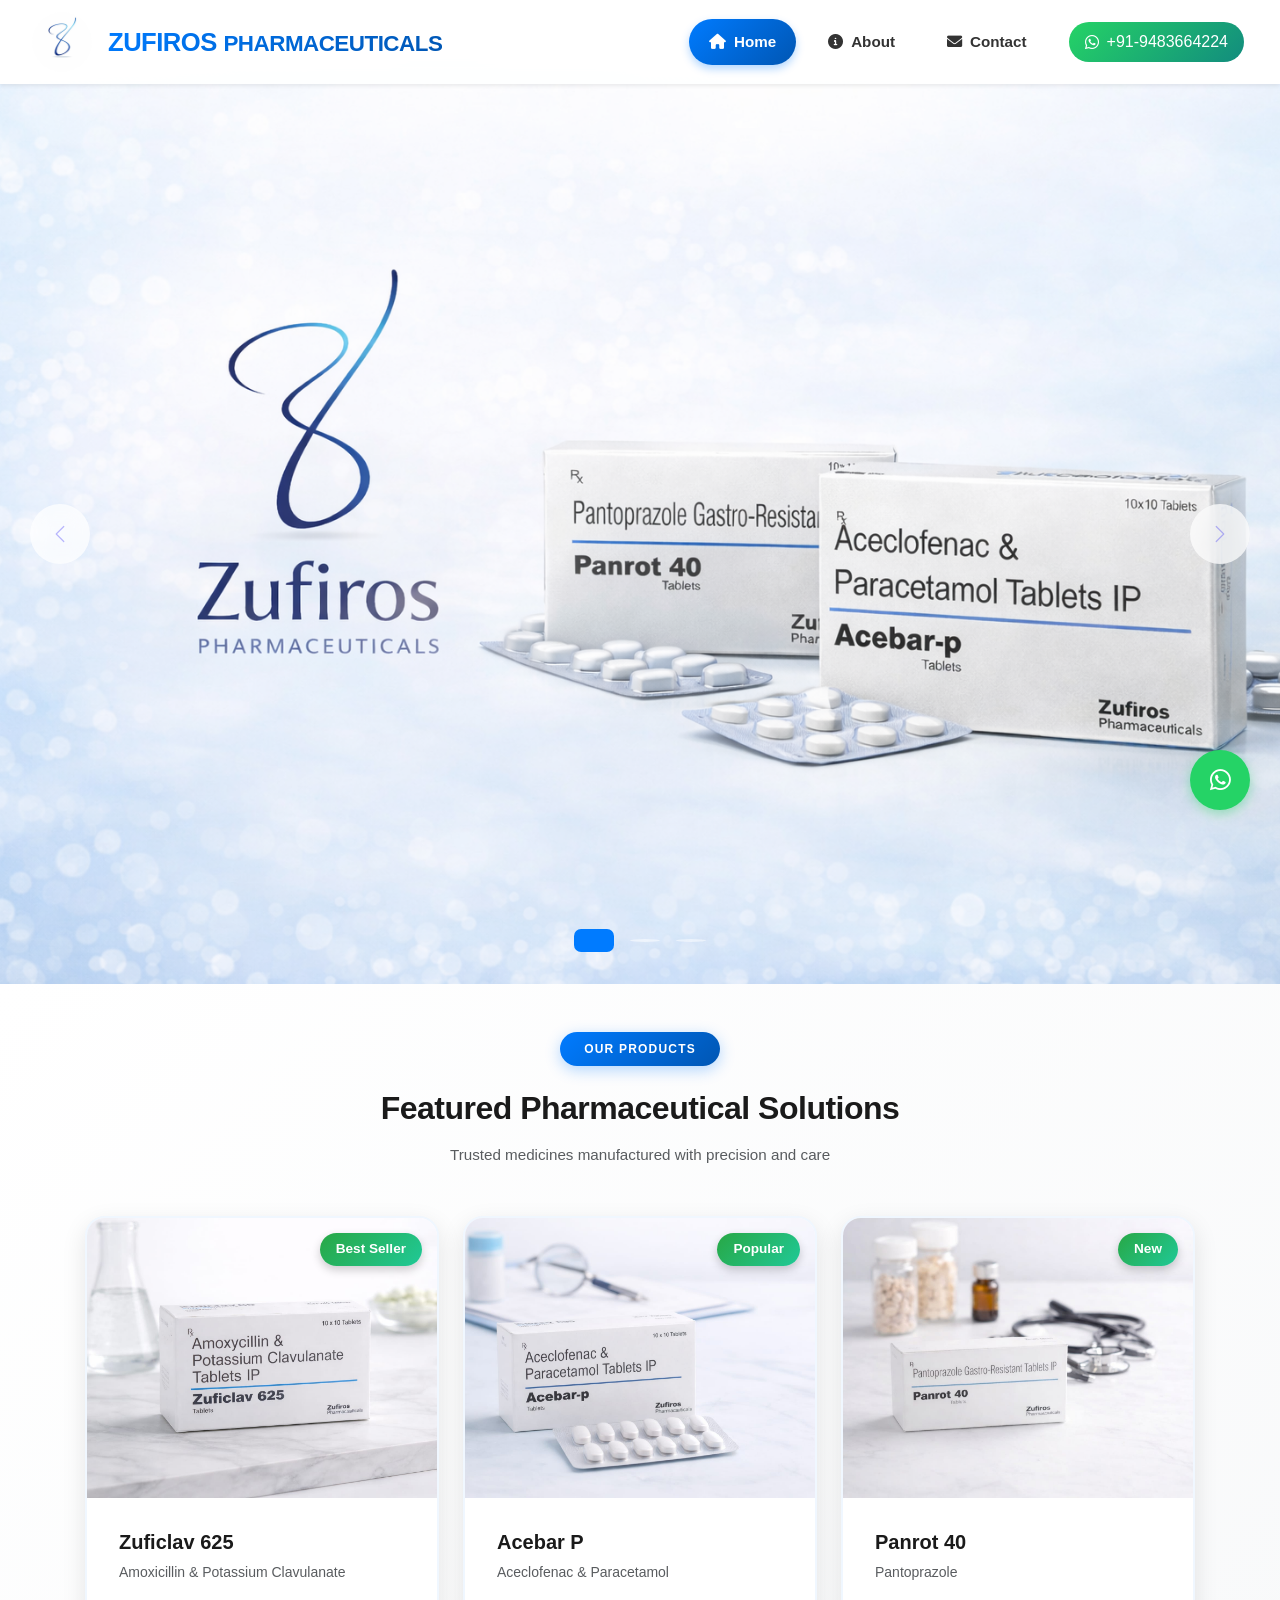
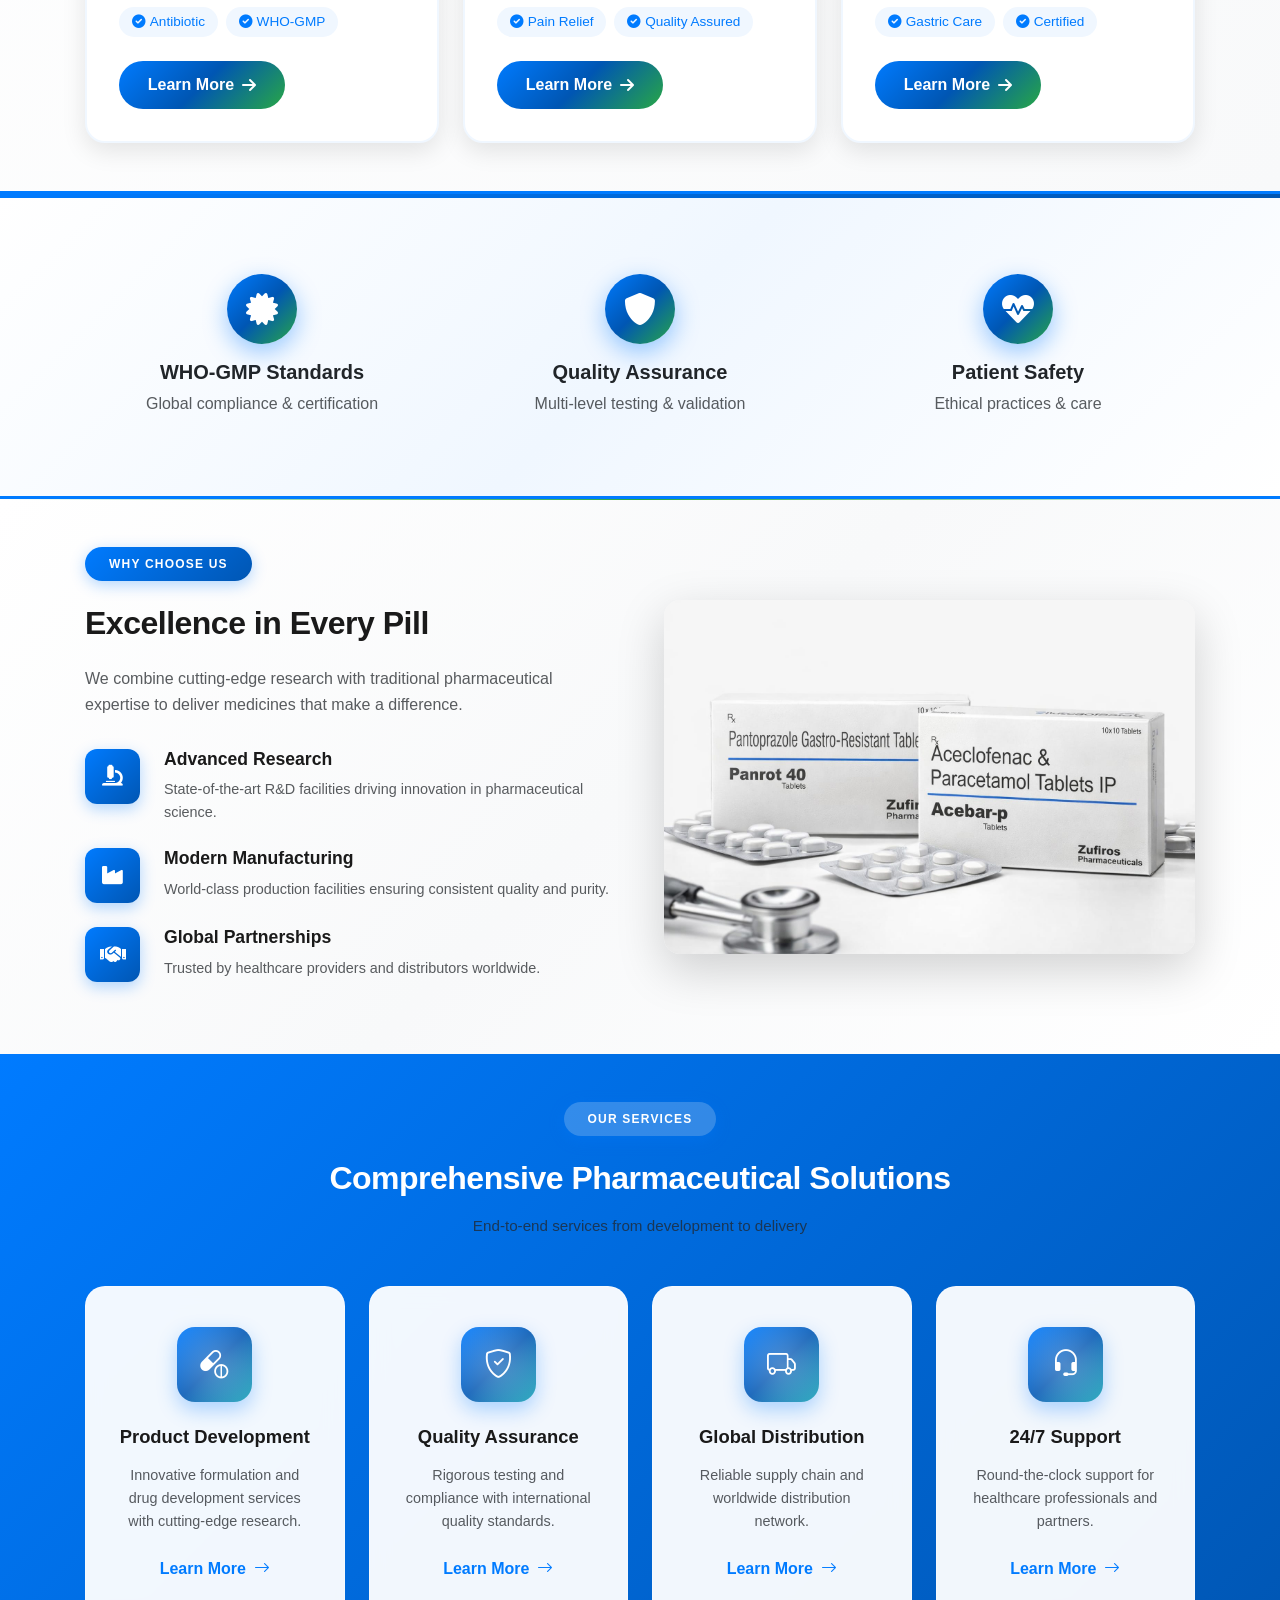
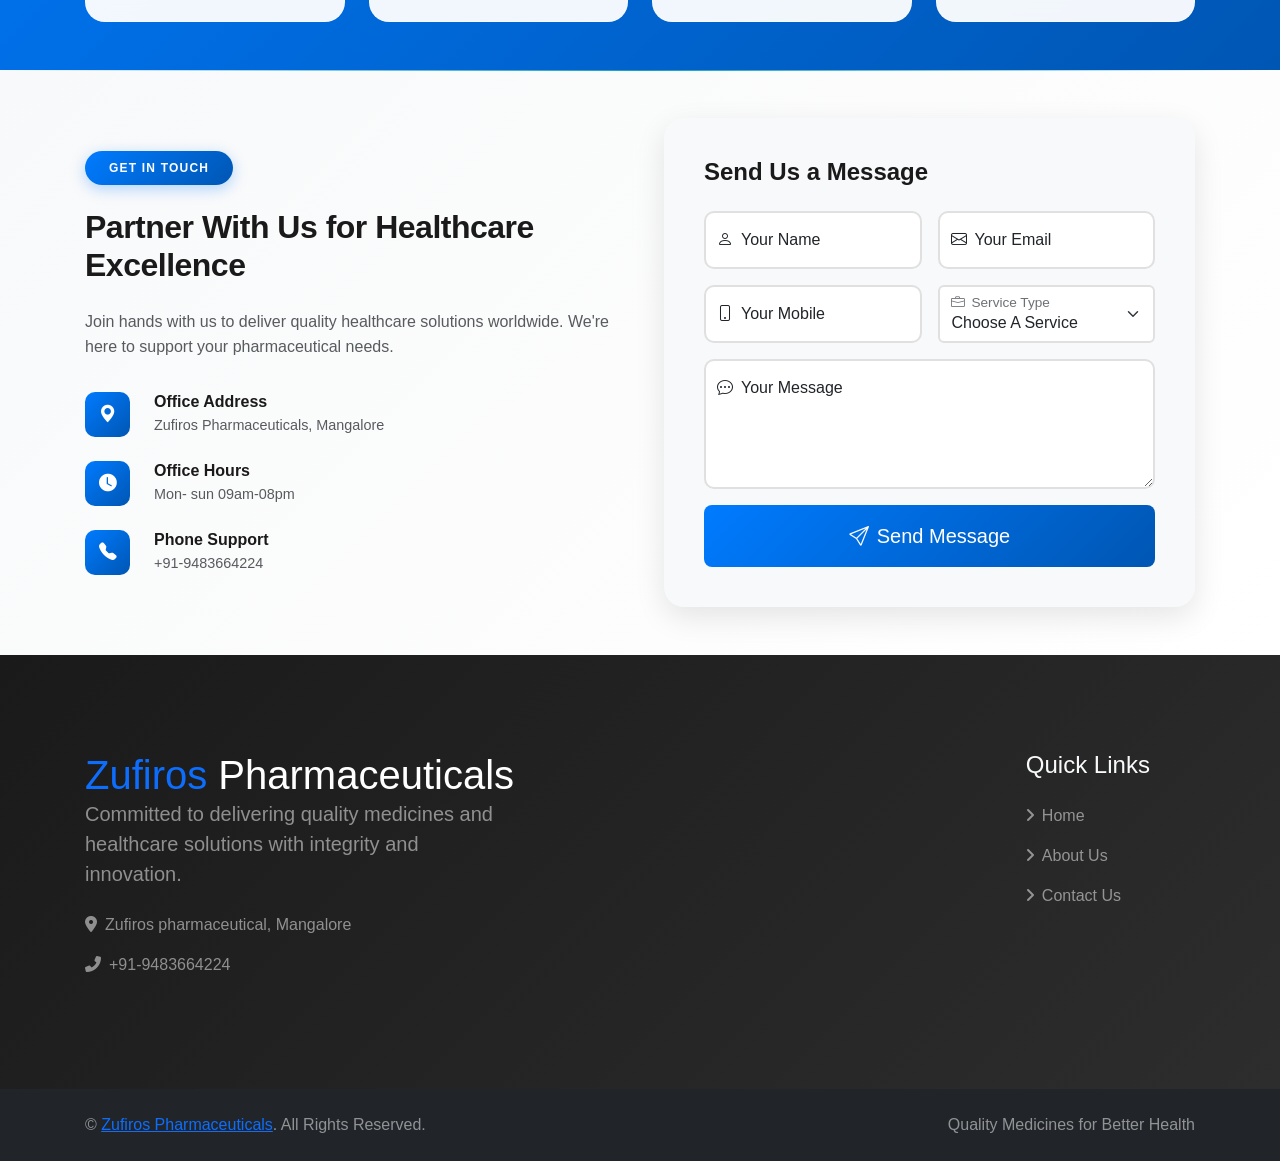
==== commit a5e3880d: "Add files via upload" ====
--- a/index.html
+++ b/index.html
@@ -3,40 +3,153 @@
 
 <head>
   <meta charset="UTF-8">
-  <title>Zufiros Pharmaceuticals | Quality Medicines & Healthcare Solutions India</title>
+  <title>Zufiros Pharmaceuticals | Leading Healthcare Solutions & Quality Medicines India</title>
   <meta name="viewport" content="width=device-width, initial-scale=1">
   <meta name="description"
-    content="Zufiros Pharmaceuticals is a trusted healthcare company in India providing high-quality medicines and pharmaceutical products globally.">
+    content="Zufiros Pharmaceuticals is a trusted healthcare company in India providing high-quality medicines like Zuficlav 625, Acebar-P, and Panrot 40 globally.">
   <meta name="keywords"
-    content="Zufiros Pharmaceuticals, pharmaceutical company India, quality medicines, healthcare products, pharma supply India">
+    content="Zufiros Pharmaceuticals, pharmaceutical company India, Zuficlav 625, Acebar-P, Panrot 40, quality medicines, healthcare products, pharma supply India, Mangalore pharma">
   <meta name="robots" content="index, follow">
 
   <link rel="canonical" href="https://www.zufiros.com/">
   <meta property="og:title" content="Zufiros Pharmaceuticals | Quality Medicines India">
   <meta property="og:description"
-    content="Zufiros Pharmaceuticals is a trusted healthcare company in India providing high-quality medicines and pharmaceutical products globally.">
+    content="Zufiros Pharmaceuticals provides high-quality healthcare solutions and medicines including Zuficlav 625, Acebar-P, and Panrot 40.">
   <meta property="og:image" content="https://www.zufiros.com/images/img4.jpeg">
   <meta property="og:url" content="https://www.zufiros.com/">
   <meta property="og:type" content="website">
+  <meta name="twitter:card" content="summary_large_image">
+  <meta name="twitter:title" content="Zufiros Pharmaceuticals | Quality Medicines India">
+  <meta name="twitter:description"
+    content="Trusted healthcare company in India providing high-quality pharmaceutical products globally.">
+  <meta name="twitter:image" content="https://www.zufiros.com/images/img4.jpeg">
 
   <script type="application/ld+json">
-  {
-   "@context": "https://schema.org",
-   "@type": "Organization",
-   "name": "Zufiros Pharmaceuticals",
-   "url": "https://www.zufiros.com",
-   "logo": "https://www.zufiros.com/images/img1.jpg",
-   "description": "Zufiros Pharmaceuticals is a pharmaceutical company in India providing high-quality healthcare and medical products.",
-   "contactPoint": {
-     "@type": "ContactPoint",
-     "telephone": "+91-9483664224",
-     "contactType": "customer service"
-   },
-   "address": {
-     "@type": "PostalAddress",
-     "addressCountry": "India"
-   }
-  }
+  [
+    {
+      "@context": "https://schema.org",
+      "@type": "MedicalBusiness",
+      "name": "Zufiros Pharmaceuticals",
+      "alternateName": "Zufiros Pharma",
+      "url": "https://www.zufiros.com",
+      "logo": "https://www.zufiros.com/images/img1.jpg",
+      "image": "https://www.zufiros.com/images/img4.jpeg",
+      "description": "Zufiros Pharmaceuticals is a leading pharmaceutical company in India providing high-quality healthcare and medical products including antibiotics, analgesics, and gastric care solutions.",
+      "telephone": "+91-9483664224",
+      "email": "zufirospharmaceuticals@gmail.com",
+      "address": {
+        "@type": "PostalAddress",
+        "streetAddress": "Zufiros Pharmaceuticals",
+        "addressLocality": "Mangalore",
+        "addressRegion": "Karnataka",
+        "postalCode": "575001",
+        "addressCountry": "India"
+      },
+      "geo": {
+        "@type": "GeoCoordinates",
+        "latitude": "12.86327",
+        "longitude": "74.83584"
+      },
+      "hasMap": "https://www.google.com/maps/place/12%C2%B051'47.8%22N+74%C2%B050'09.0%22E/@12.86327,74.83584,17z/",
+      "openingHoursSpecification": {
+        "@type": "OpeningHoursSpecification",
+        "dayOfWeek": [
+          "Monday",
+          "Tuesday",
+          "Wednesday",
+          "Thursday",
+          "Friday",
+          "Saturday",
+          "Sunday"
+        ],
+        "opens": "09:00",
+        "closes": "20:00"
+      },
+      "sameAs": [
+        "https://wa.me/919483664224"
+      ]
+    },
+    {
+      "@context": "https://schema.org",
+      "@type": "Drug",
+      "name": "Zuficlav 625",
+      "description": "Amoxicillin 500 mg + Clavulanic Acid 125 mg. A powerful broad-spectrum antibiotic for bacterial infections.",
+      "image": "https://www.zufiros.com/images/img22.jpeg",
+      "manufacturer": {
+        "@type": "Organization",
+        "name": "Zufiros Pharmaceuticals"
+      },
+      "activeIngredient": "Amoxicillin, Clavulanic Acid",
+      "drugType": "Antibiotic"
+    },
+    {
+      "@context": "https://schema.org",
+      "@type": "Drug",
+      "name": "Acebar-P",
+      "description": "Aceclofenac + Paracetamol. Formulated to provide fast and long-lasting relief from pain and inflammation.",
+      "image": "https://www.zufiros.com/images/img11.jpeg",
+      "manufacturer": {
+        "@type": "Organization",
+        "name": "Zufiros Pharmaceuticals"
+      },
+      "activeIngredient": "Aceclofenac, Paracetamol",
+      "drugType": "Analgesic"
+    },
+    {
+      "@context": "https://schema.org",
+      "@type": "Drug",
+      "name": "Panrot 40",
+      "description": "Pantoprazole 40 mg. Reduces excess stomach acid and provides relief from acidity and GERD.",
+      "image": "https://www.zufiros.com/images/imgpanrot.jpeg",
+      "manufacturer": {
+        "@type": "Organization",
+        "name": "Zufiros Pharmaceuticals"
+      },
+      "activeIngredient": "Pantoprazole",
+      "drugType": "Gastrointestinal"
+    },
+    {
+      "@context": "https://schema.org",
+      "@type": "FAQPage",
+      "mainEntity": [
+        {
+          "@type": "Question",
+          "name": "What is Zufiros Pharmaceuticals?",
+          "acceptedAnswer": {
+            "@type": "Answer",
+            "text": "Zufiros Pharmaceuticals is a trusted healthcare company in India providing high-quality medicines and pharmaceutical products globally, specializing in quality assurance and patient safety."
+          }
+        },
+        {
+          "@type": "Question",
+          "name": "What medicines does Zufiros Pharmaceuticals offer?",
+          "acceptedAnswer": {
+            "@type": "Answer",
+            "text": "Zufiros offers a range of pharmaceutical solutions including Zuficlav 625 (Antibiotic), Acebar-P (Pain Relief), and Panrot 40 (Gastric Care)."
+          }
+        },
+        {
+          "@type": "Question",
+          "name": "Where is Zufiros Pharmaceuticals located?",
+          "acceptedAnswer": {
+            "@type": "Answer",
+            "text": "Zufiros Pharmaceuticals is located in Mangalore, India, and serves healthcare providers and distributors globally."
+          }
+        }
+      ]
+    },
+    {
+      "@context": "https://schema.org",
+      "@type": "WebSite",
+      "url": "https://www.zufiros.com",
+      "name": "Zufiros Pharmaceuticals",
+      "potentialAction": {
+        "@type": "SearchAction",
+        "target": "https://www.zufiros.com/about.html?q={search_term_string}",
+        "query-input": "required name=search_term_string"
+      }
+    }
+  ]
   </script>
 
   <link href="https://fonts.googleapis.com/css2?family=Inter:wght@400;500;600;700&display=swap" rel="stylesheet">
@@ -333,7 +446,7 @@
               </div>
               <div class="contact-info-content">
                 <h6 class="fw-bold mb-1">Office Address</h6>
-                <p class="text-muted mb-0">Zufiros pharma, kuttar, Mangalore</p>
+                <p class="text-muted mb-0">Zufiros Pharmaceuticals, Mangalore</p>
               </div>
             </div>
 
